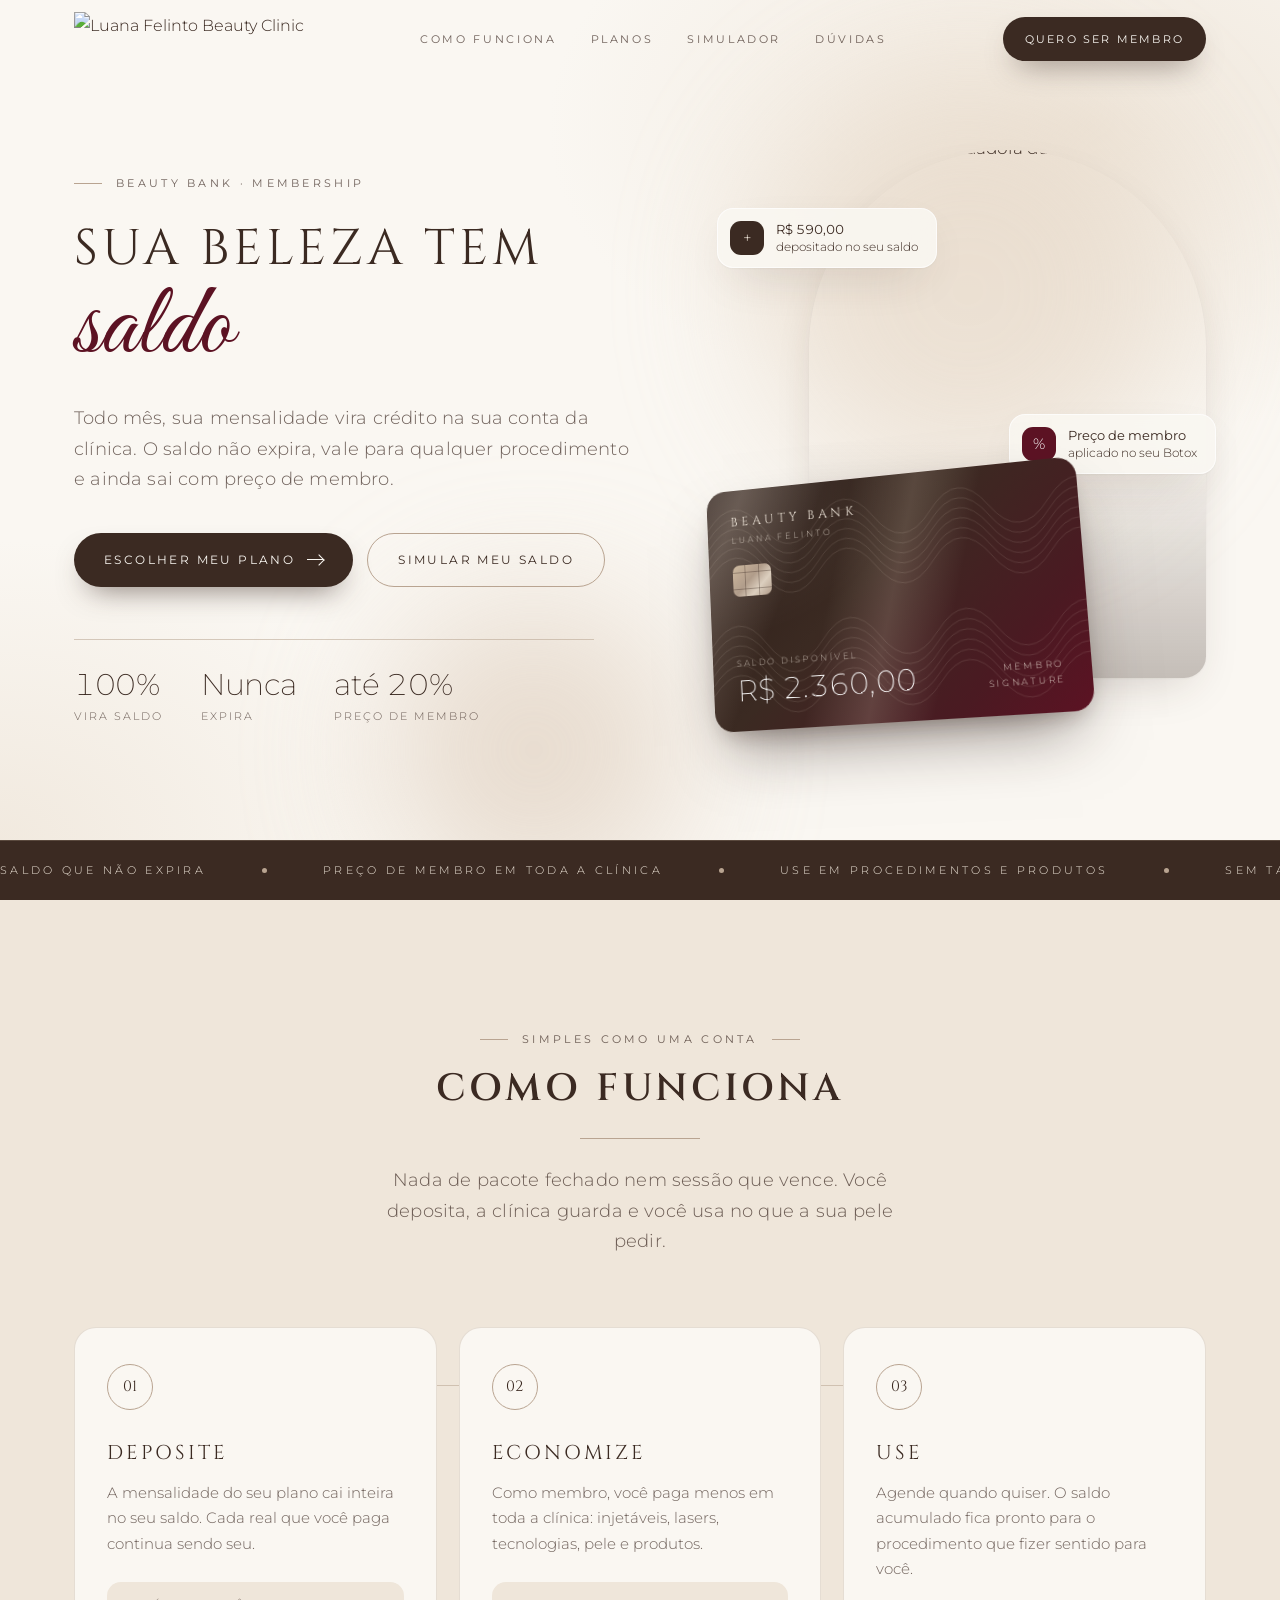
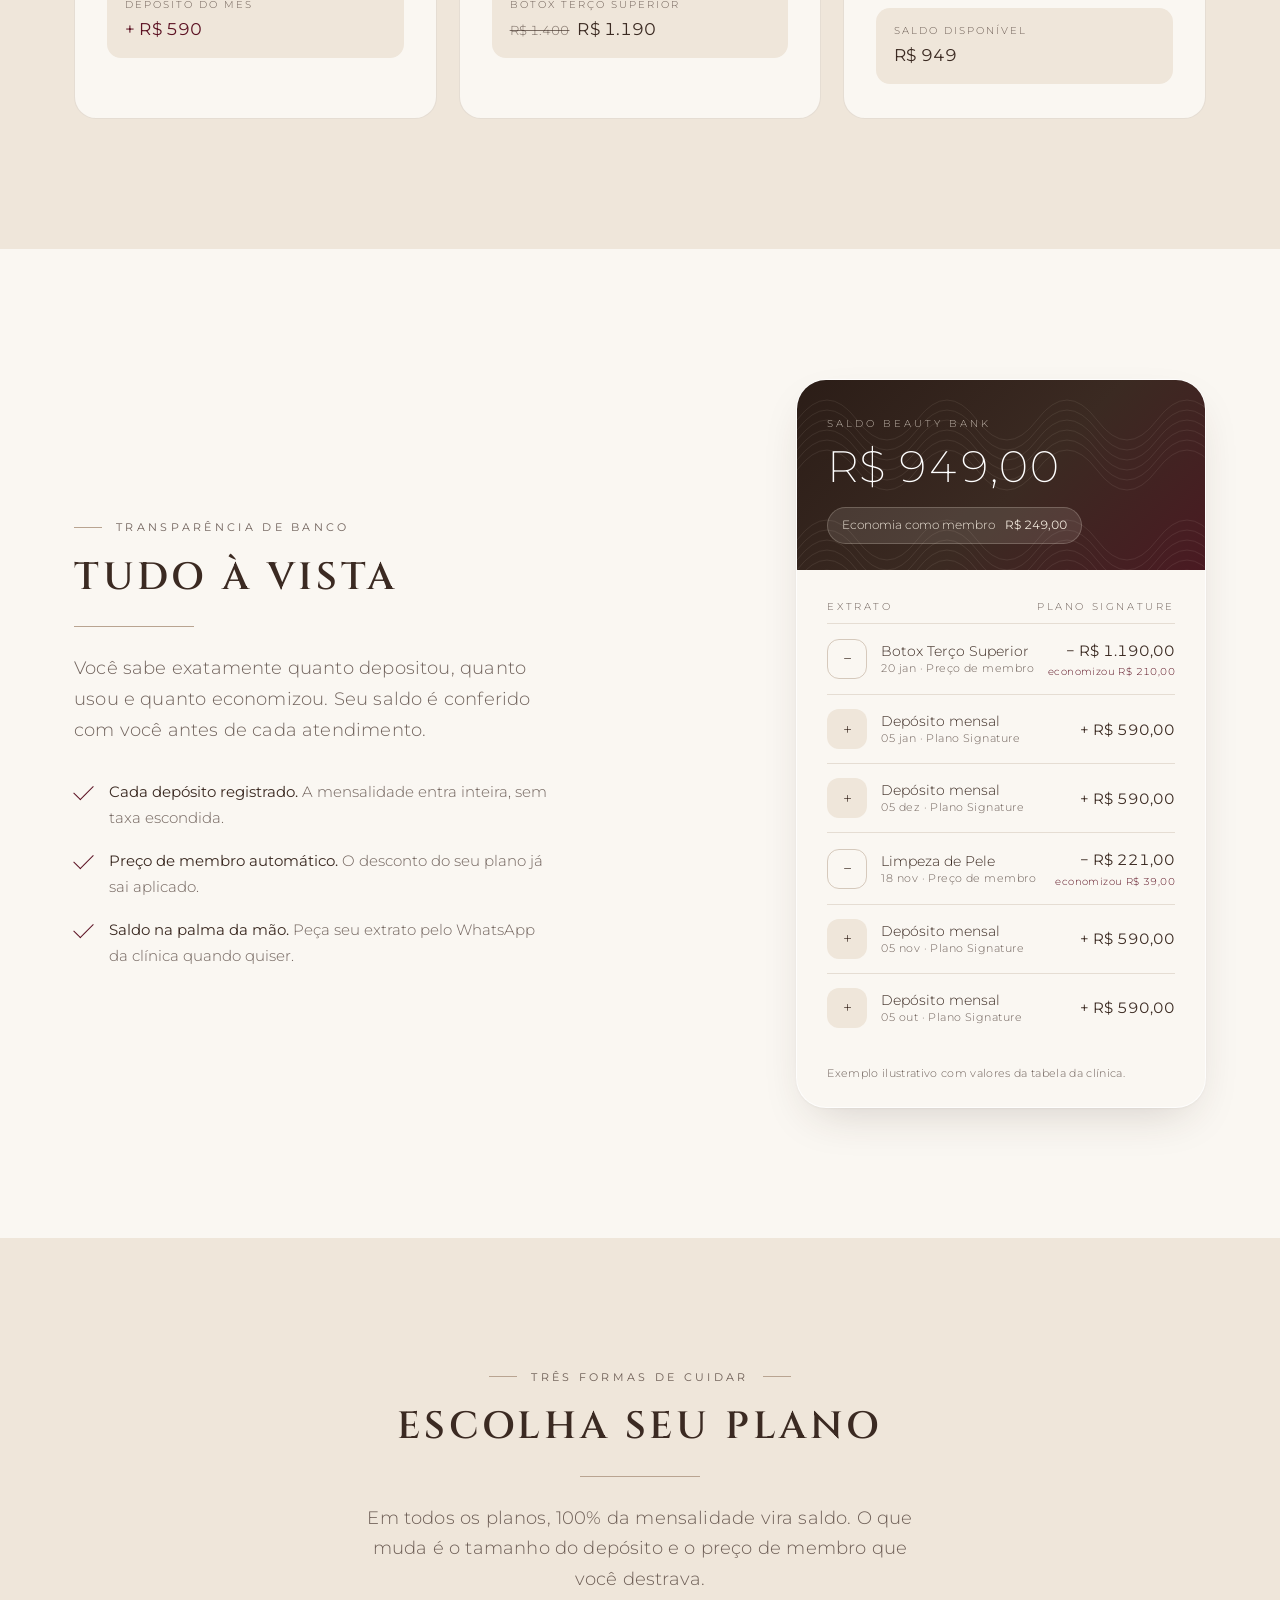
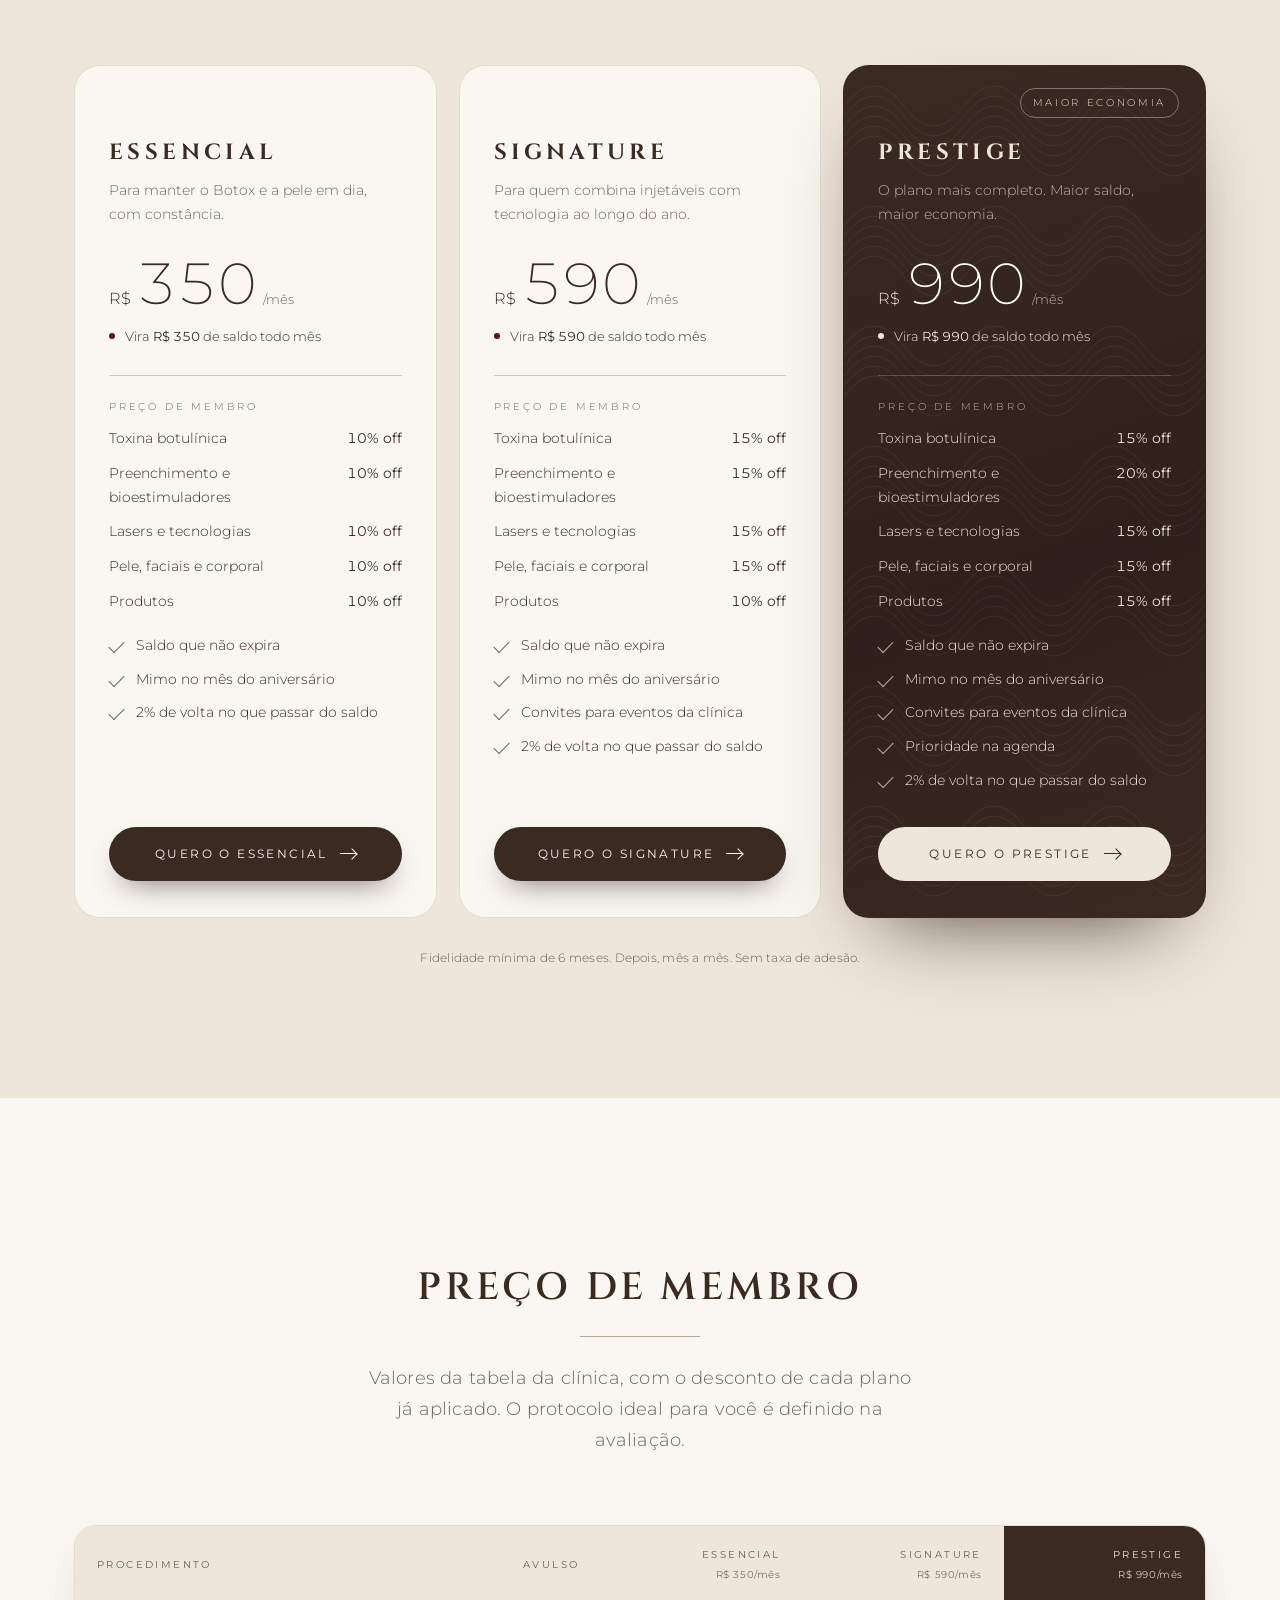
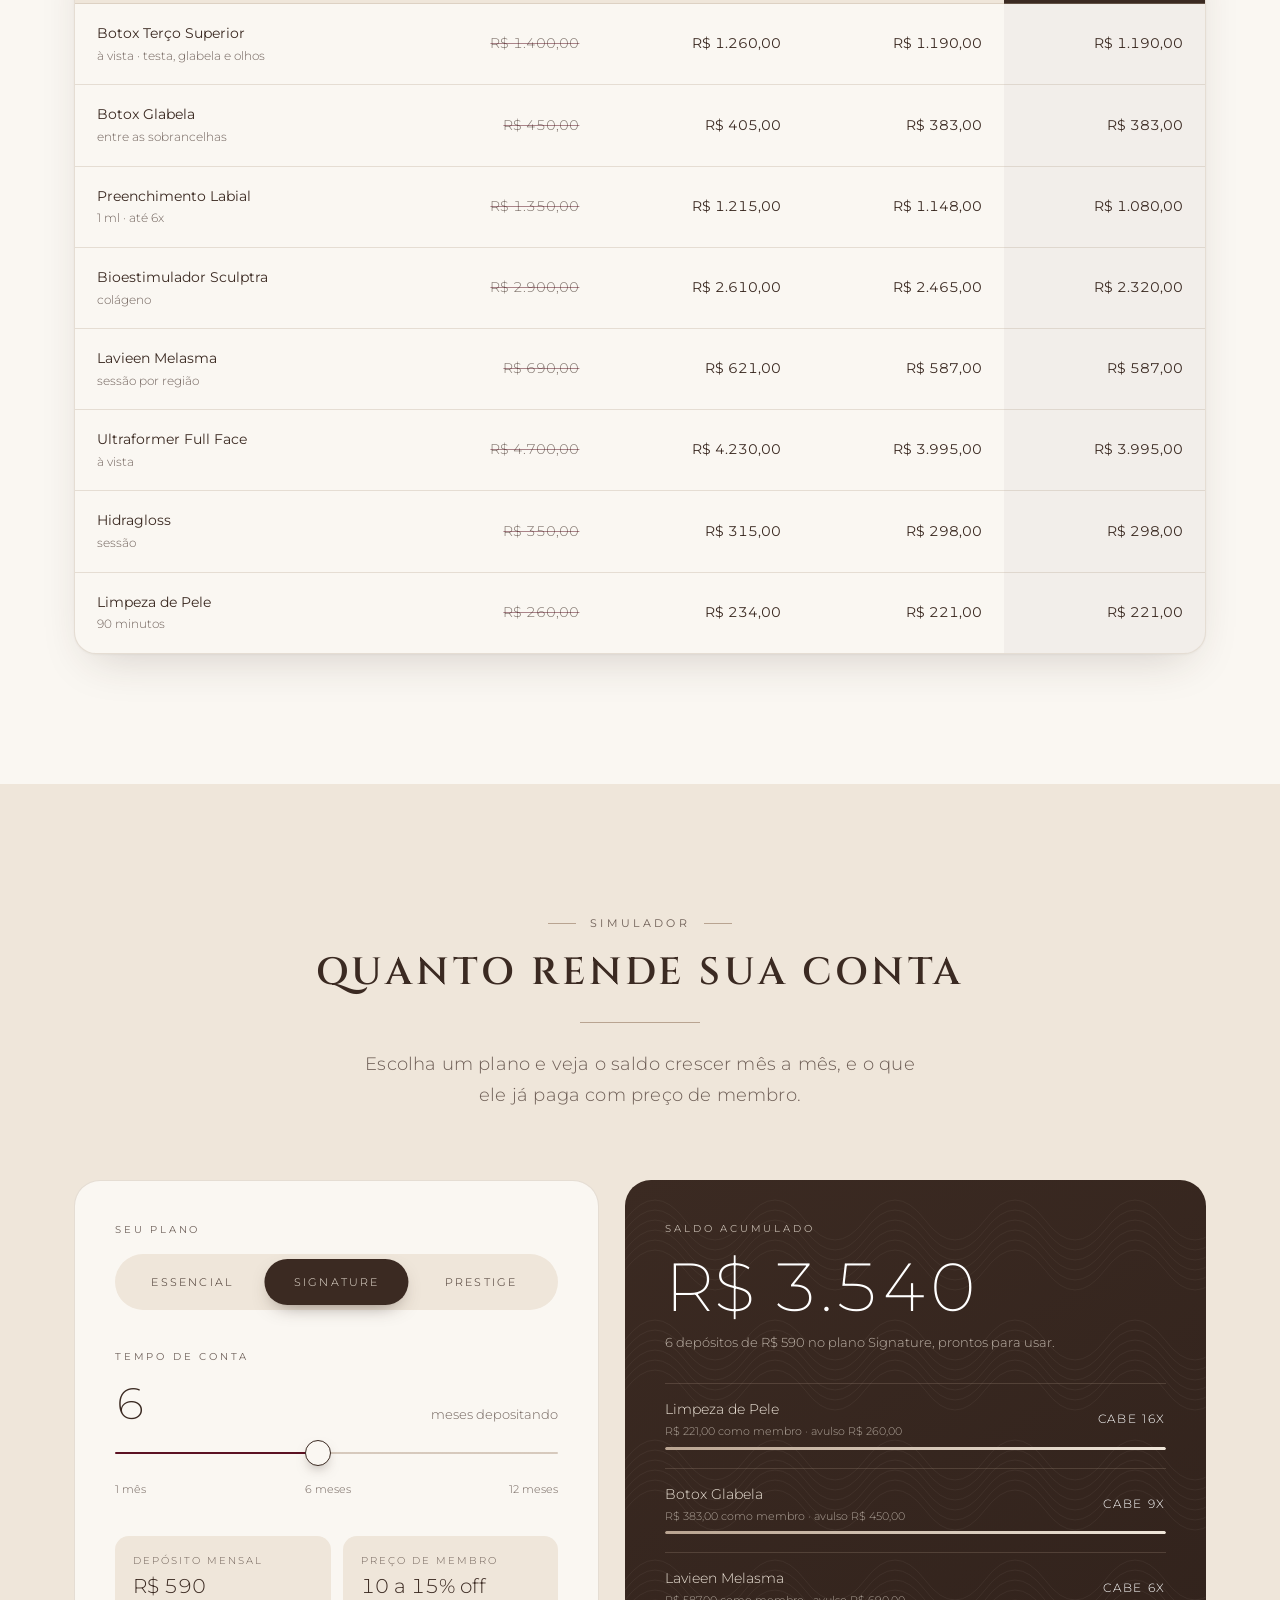
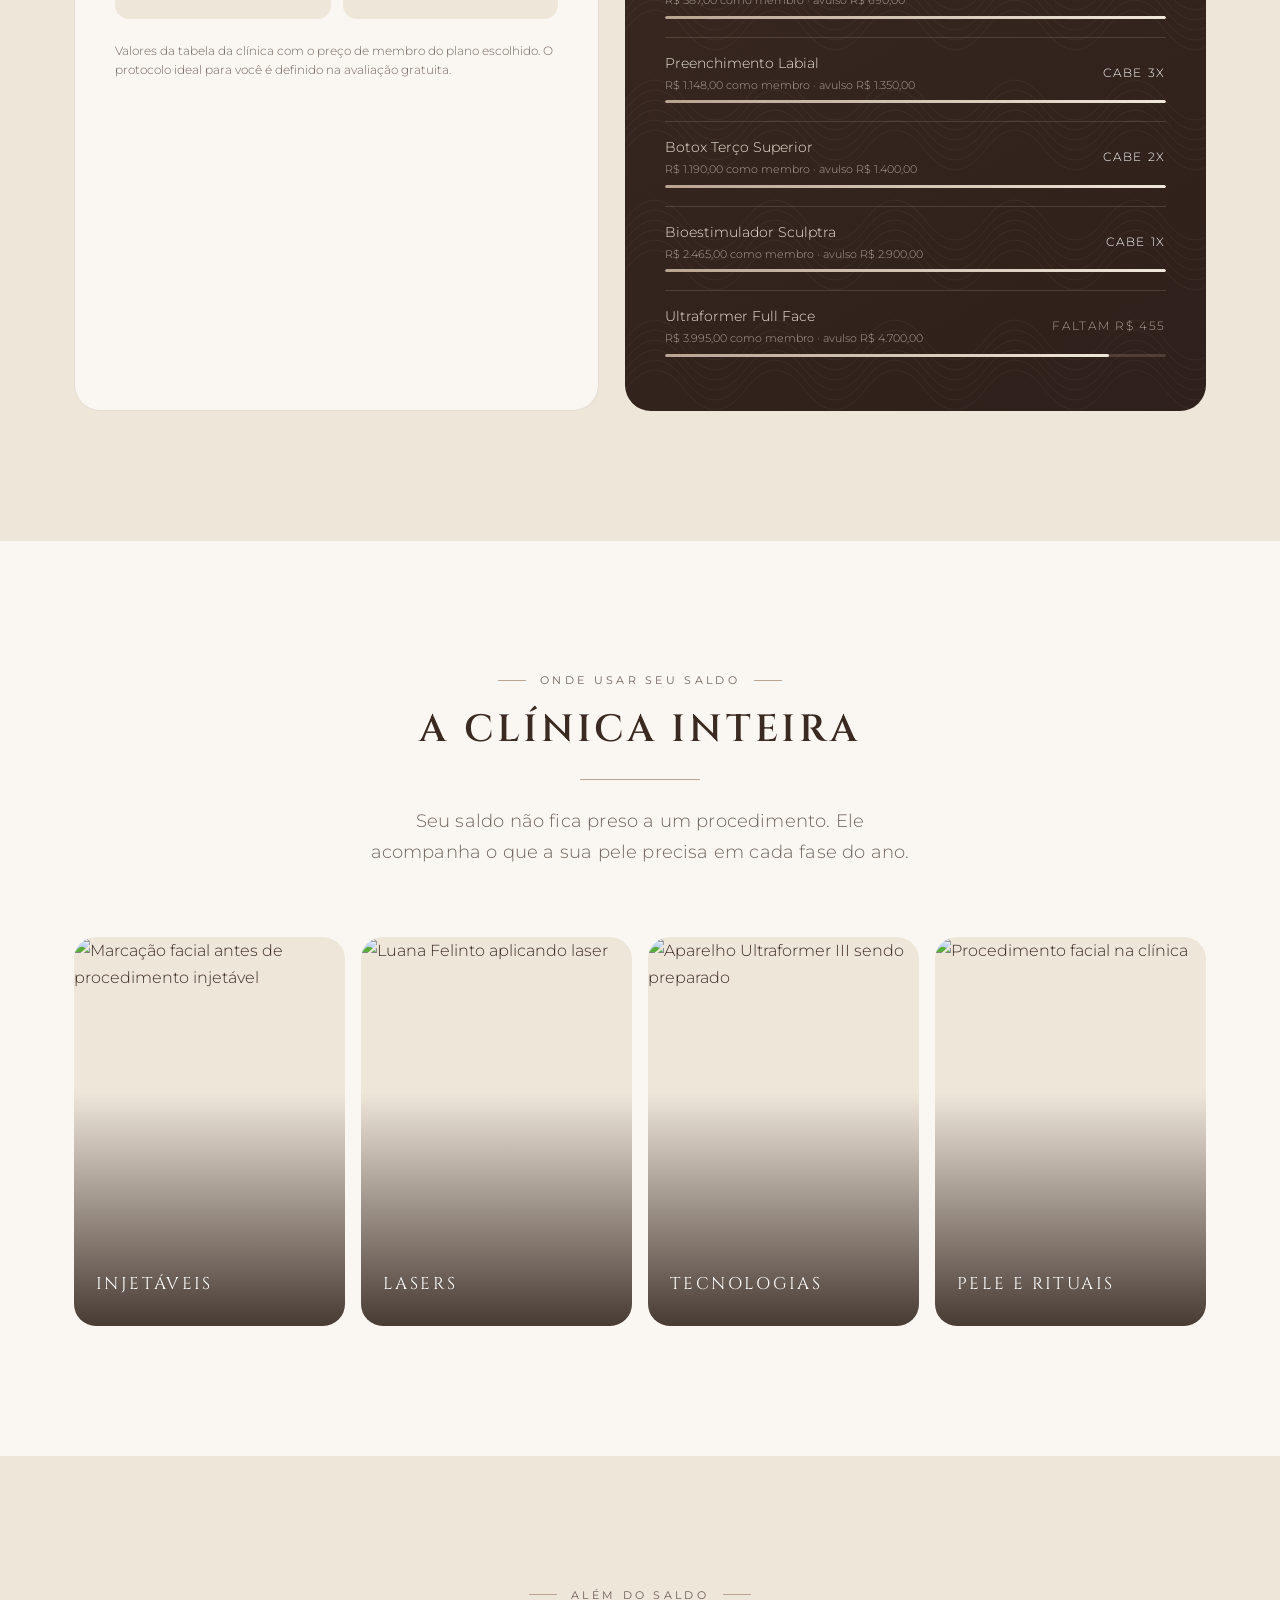
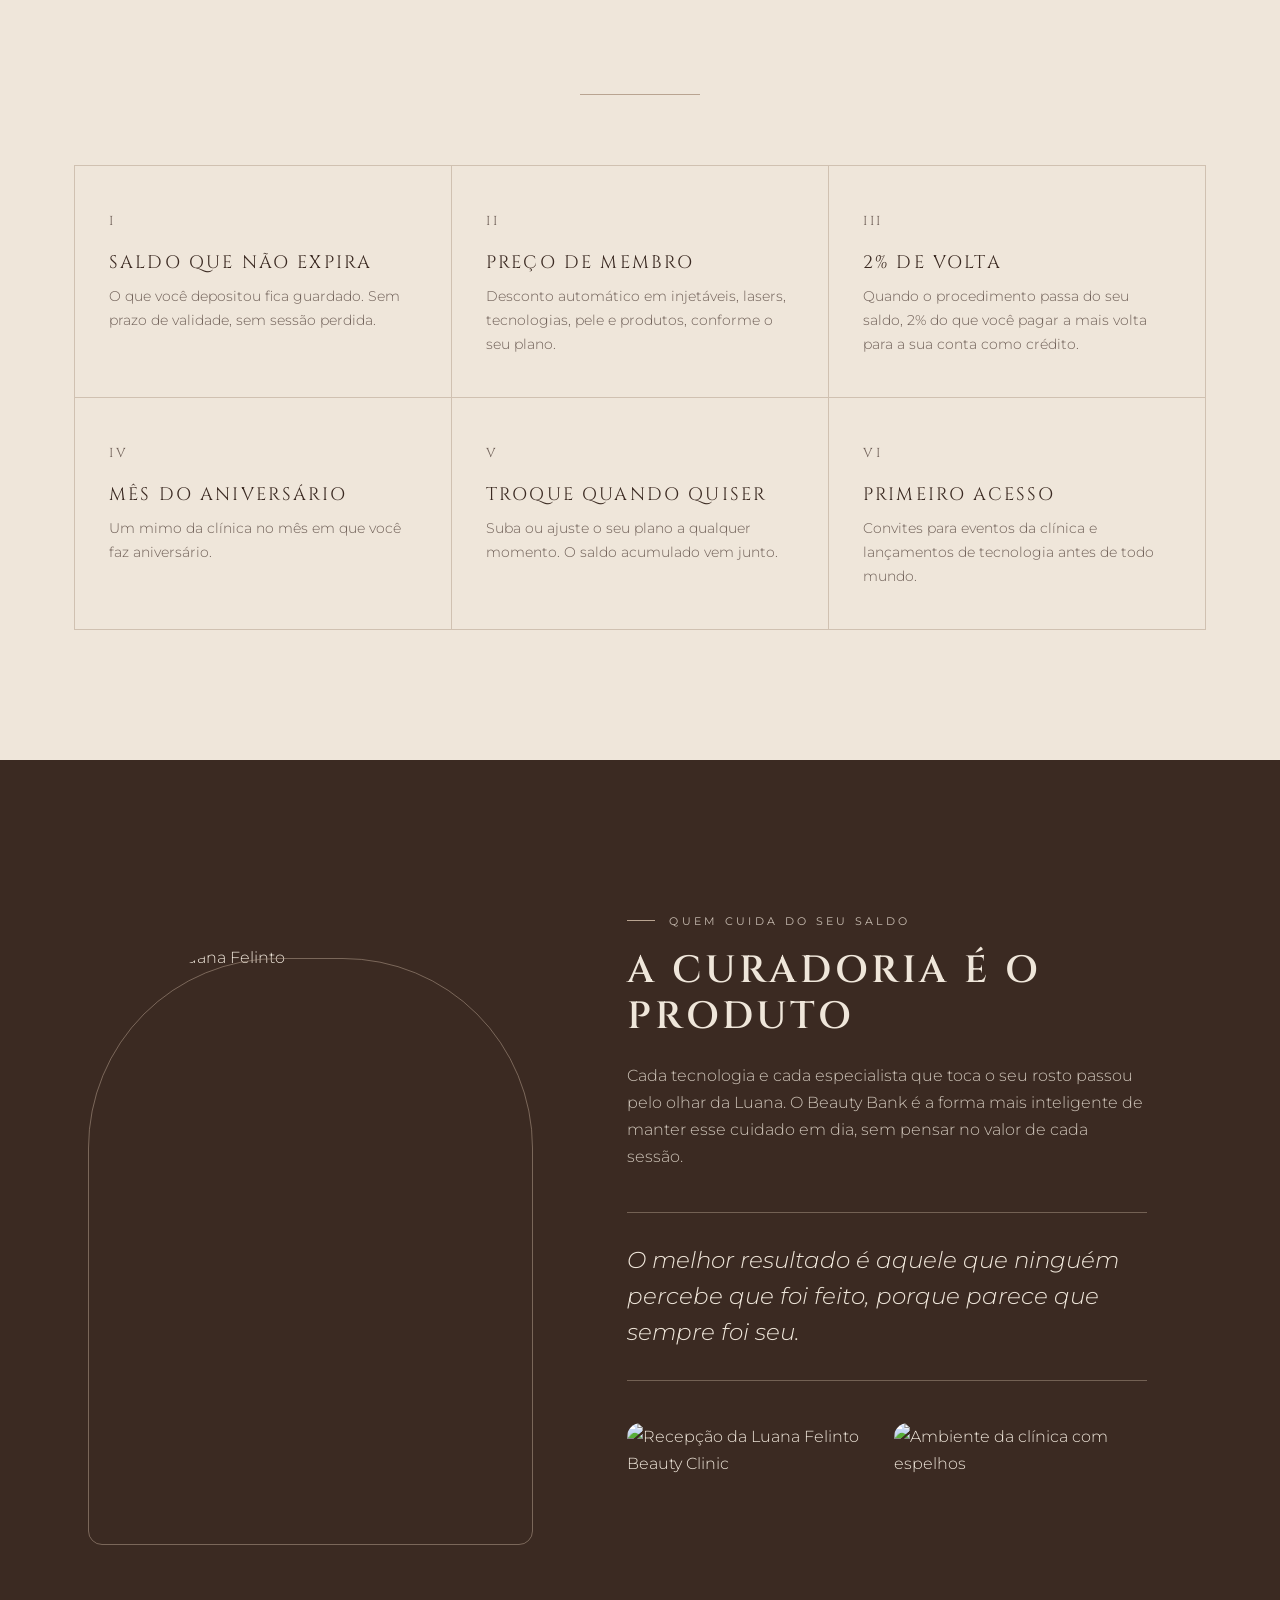
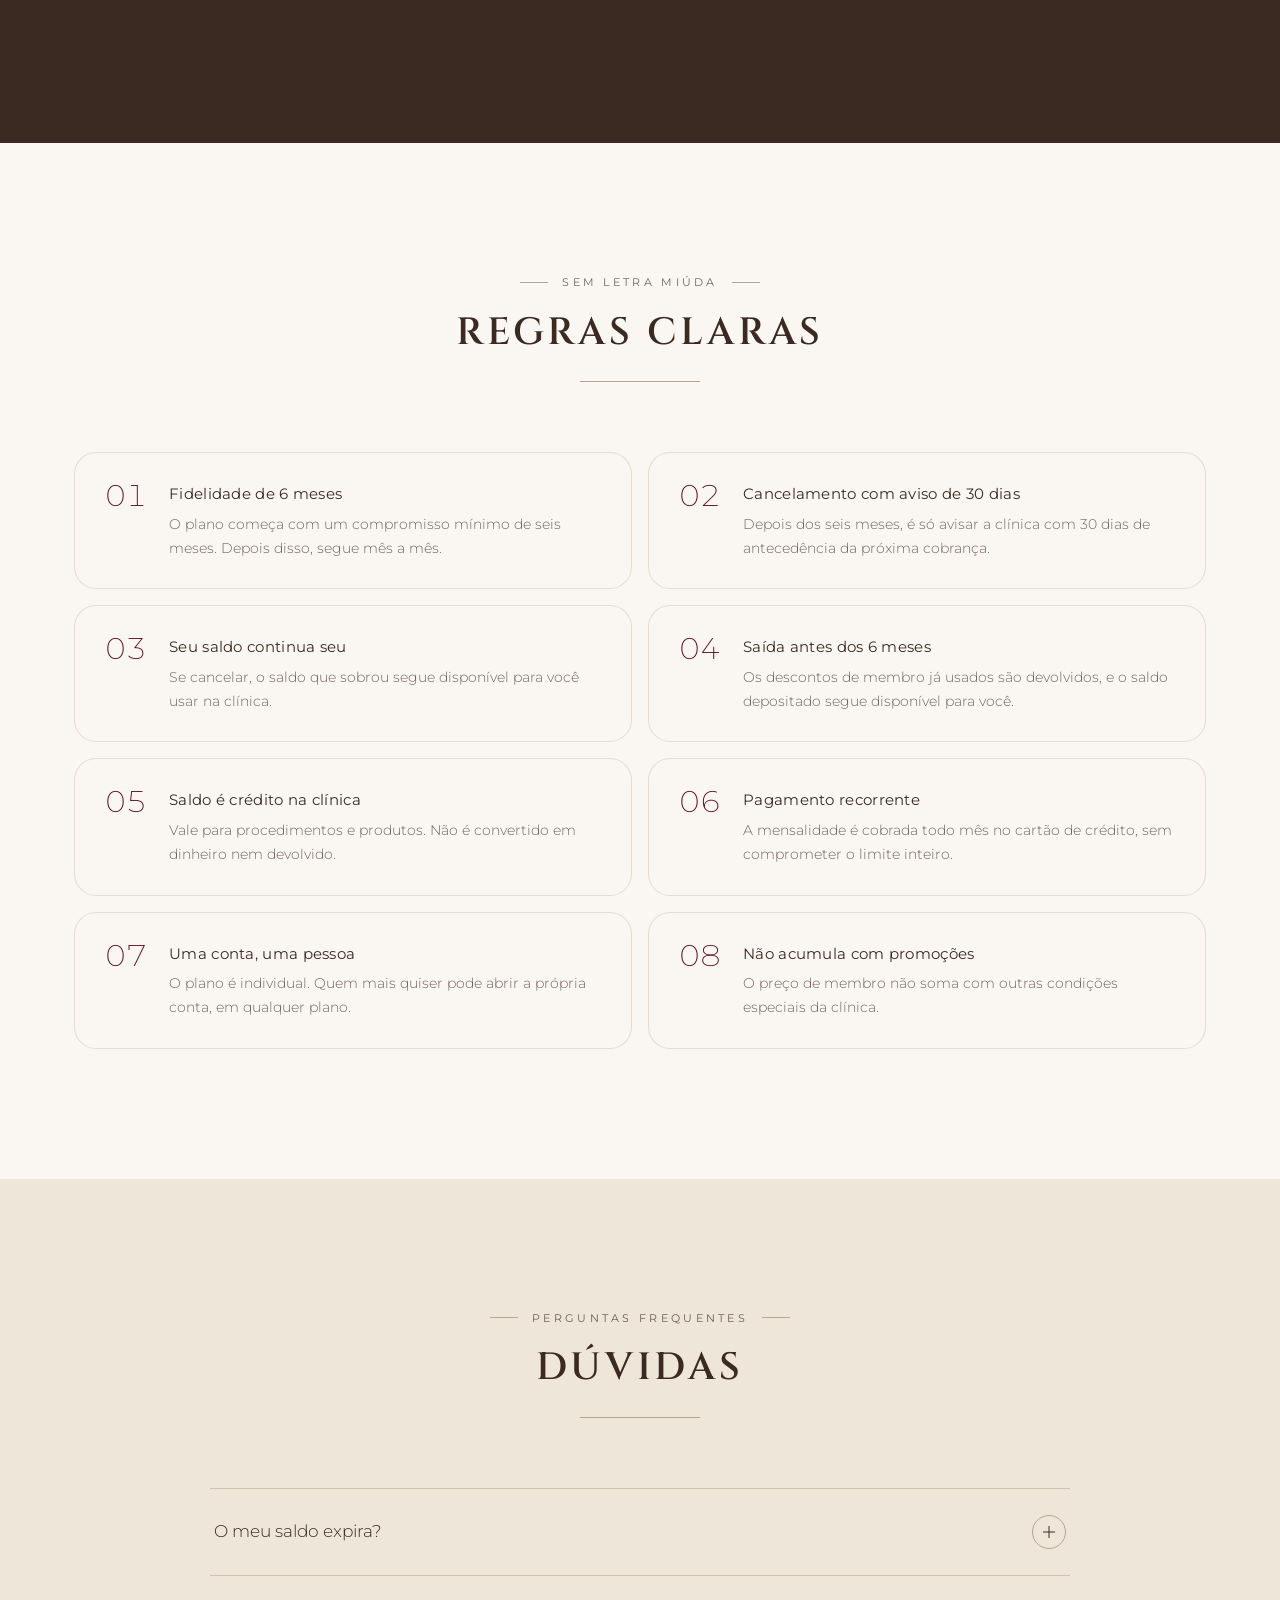
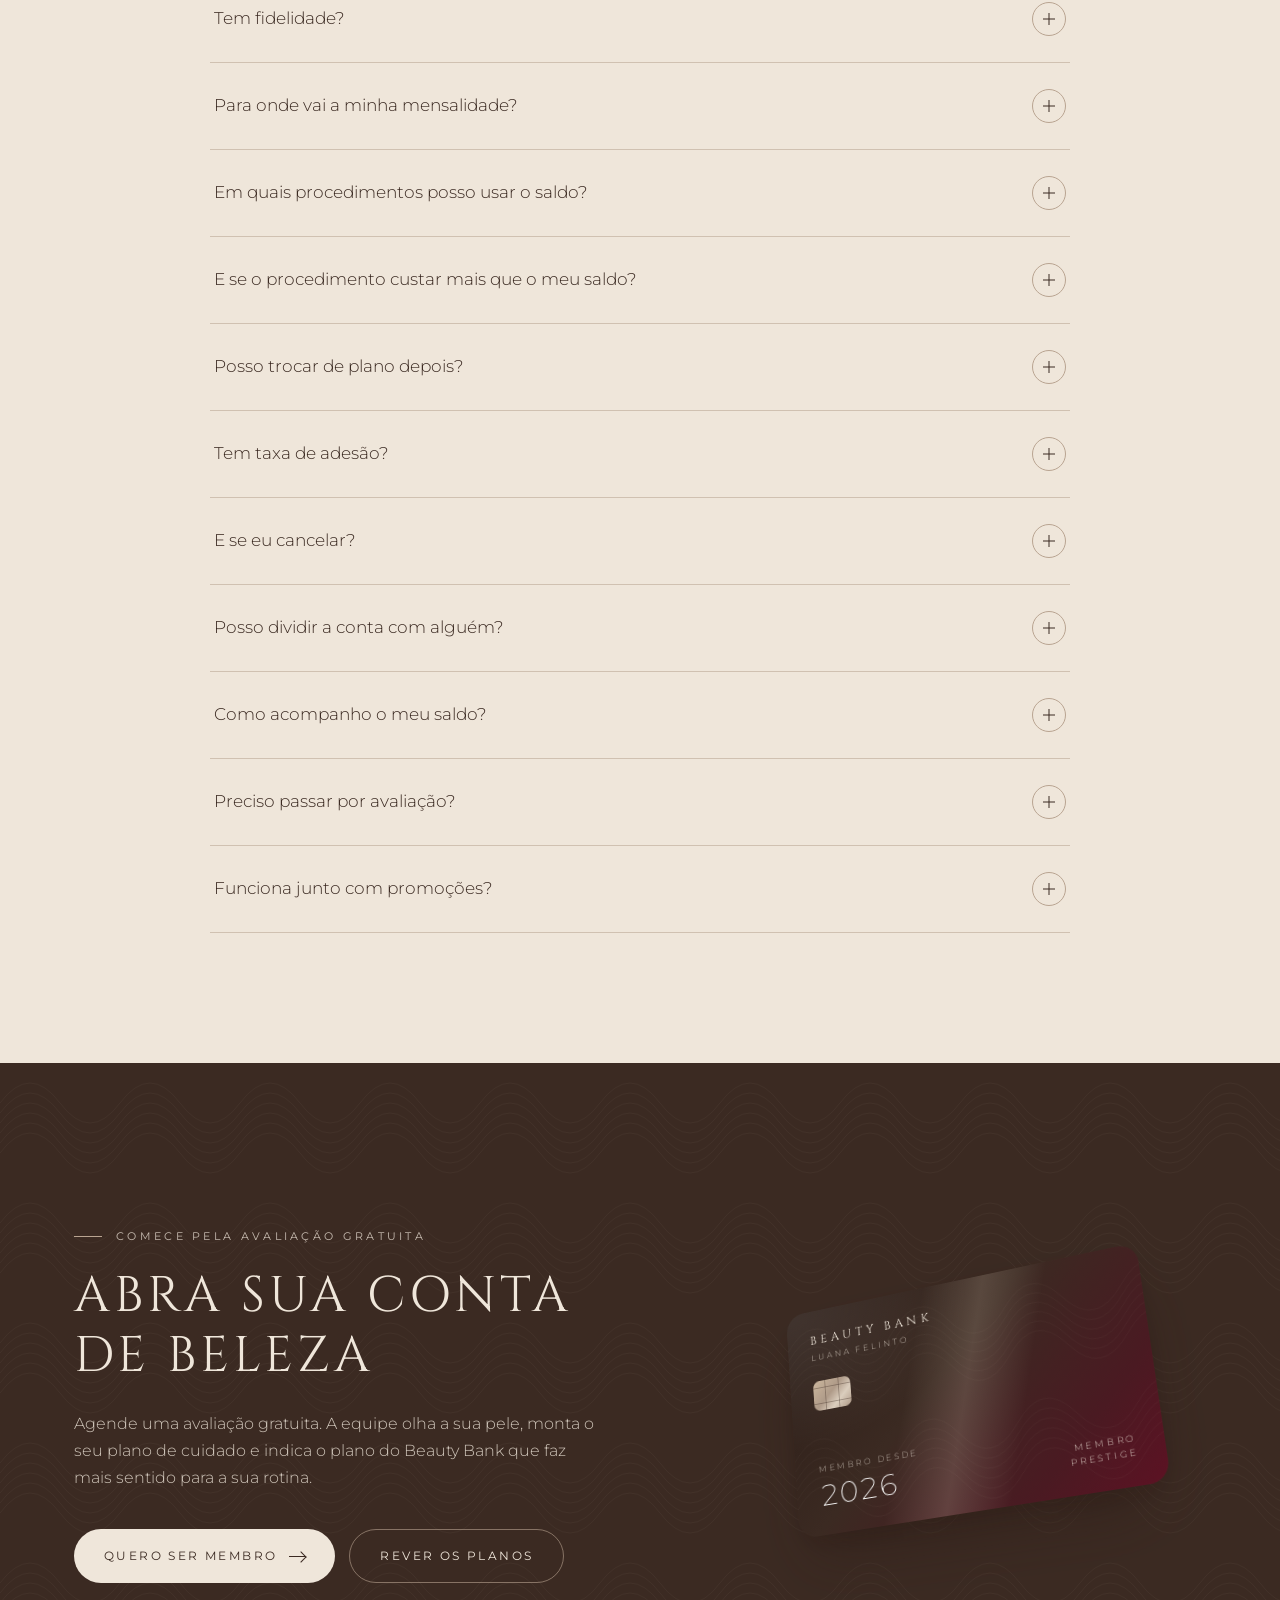
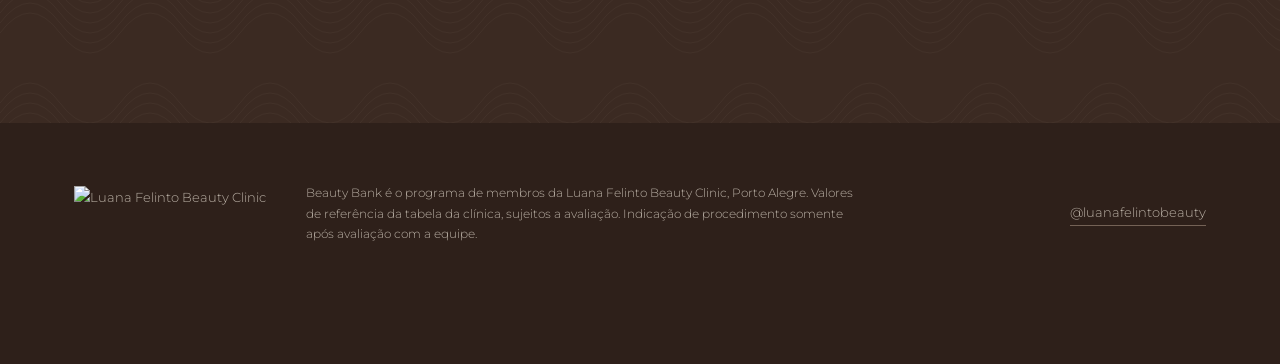
==== beauty-bank/index.html @ 98c6c03c "Página Beauty Bank: programa de membros com saldo, planos e simulador Co-Authored-By: Claude Opus 5." ====
<!doctype html>
<html lang="pt-BR">
<head>
<meta charset="utf-8">
<meta name="viewport" content="width=device-width, initial-scale=1, viewport-fit=cover">
<title>Beauty Bank · Luana Felinto Beauty Clinic</title>
<meta name="description" content="Beauty Bank Luana Felinto: sua mensalidade vira saldo para usar em qualquer procedimento da clínica, com preço de membro e saldo que não expira.">
<meta name="theme-color" content="#3B2A22">
<meta property="og:title" content="Beauty Bank · Luana Felinto Beauty Clinic">
<meta property="og:description" content="Sua mensalidade vira saldo. Seu saldo vira cuidado.">
<meta property="og:image" content="https://eduardoschuman-glitch.github.io/luanafelinto-midia/fotos/beauty-bank/clinica-recepcao.jpg">
<link rel="icon" href="https://eduardoschuman-glitch.github.io/luanafelinto-midia/assets/monograma-lf-dourado.png">
<link rel="preconnect" href="https://fonts.googleapis.com">
<link rel="preconnect" href="https://fonts.gstatic.com" crossorigin>
<link href="https://fonts.googleapis.com/css2?family=Cinzel:wght@400;600&family=Montserrat:ital,wght@0,200;0,300;0,400;1,300&family=Great+Vibes&display=swap" rel="stylesheet">
<style>
:root{
  --areia:#FAF7F2;
  --creme:#EFE6DA;
  --taupe:#B9A491;
  --cafe:#3B2A22;
  --vinho:#5C1223;
  --branco:#FFFFFF;
  --cafe-70:rgba(59,42,34,.72);
  --cafe-60:rgba(59,42,34,.64);
  --linha:rgba(185,164,145,.55);
  --linha-escura:rgba(185,164,145,.32);
  --raio:22px;
  --raio-p:14px;
  --sombra:0 1px 2px rgba(59,42,34,.04),0 18px 48px -18px rgba(59,42,34,.22);
  --sombra-cartao:0 30px 60px -20px rgba(42,26,20,.55),0 12px 24px -12px rgba(42,26,20,.35);
  --ease:cubic-bezier(.2,.7,.2,1);
  --largura:1180px;
}
*{box-sizing:border-box;margin:0;padding:0}
html{scroll-behavior:smooth;-webkit-text-size-adjust:100%}
body{background:var(--areia);color:var(--cafe);font-family:'Montserrat',system-ui,sans-serif;font-weight:300;font-size:16px;line-height:1.7;overflow-x:hidden;-webkit-font-smoothing:antialiased}
img{display:block;max-width:100%}
a{color:inherit;text-decoration:none}
button{font:inherit;color:inherit;background:none;border:0;cursor:pointer}
.num{font-variant-numeric:tabular-nums lining-nums}
.wrap{width:100%;max-width:var(--largura);margin:0 auto;padding:0 24px}
@media (max-width:640px){.wrap{padding:0 16px}}

/* tipografia */
.rotulo{font-size:11px;font-weight:400;letter-spacing:.3em;text-transform:uppercase;color:var(--cafe-70);display:flex;align-items:center;gap:14px}
.rotulo::before{content:"";width:28px;height:1px;background:var(--taupe)}
.titulo{font-family:'Cinzel',serif;font-weight:400;text-transform:uppercase;letter-spacing:.08em;line-height:1.2;font-size:clamp(28px,4.2vw,50px)}
.titulo-sec{font-family:'Cinzel',serif;font-weight:600;text-transform:uppercase;letter-spacing:.1em;line-height:1.2;font-size:clamp(24px,3.2vw,38px)}
.script{font-family:'Great Vibes',cursive;font-weight:400;color:var(--vinho);text-transform:none;letter-spacing:0}
.sub{font-size:clamp(16px,1.5vw,18px);color:var(--cafe-70);max-width:560px;letter-spacing:.01em}
.filete{width:120px;height:1px;background:var(--taupe);border:0;margin:26px 0}
.centro{text-align:center}
.centro .rotulo{justify-content:center}
.centro .rotulo::after{content:"";width:28px;height:1px;background:var(--taupe)}
.centro .sub{margin-left:auto;margin-right:auto}
.centro .filete{margin-left:auto;margin-right:auto}

/* botões */
.btn{display:inline-flex;align-items:center;justify-content:center;gap:12px;height:54px;padding:0 30px;border-radius:999px;font-size:12px;font-weight:400;letter-spacing:.2em;text-transform:uppercase;transition:transform .5s var(--ease),background .4s,box-shadow .5s var(--ease),color .4s;position:relative;overflow:hidden;white-space:nowrap}
.btn-cafe{background:var(--cafe);color:var(--areia);box-shadow:0 14px 30px -14px rgba(59,42,34,.7)}
.btn-cafe:hover{transform:translateY(-2px);box-shadow:0 20px 36px -14px rgba(59,42,34,.75)}
.btn-linha{border:1px solid var(--taupe);color:var(--cafe)}
.btn-linha:hover{background:var(--creme)}
.btn-creme{background:var(--creme);color:var(--cafe)}
.btn-creme:hover{transform:translateY(-2px);background:var(--branco)}
.btn .seta{width:16px;height:1px;background:currentColor;position:relative;transition:width .4s var(--ease)}
.btn .seta::after{content:"";position:absolute;right:0;top:-3px;width:7px;height:7px;border-top:1px solid currentColor;border-right:1px solid currentColor;transform:rotate(45deg)}
.btn:hover .seta{width:24px}
.btn::after{content:"";position:absolute;inset:0;background:linear-gradient(110deg,transparent 30%,rgba(255,255,255,.18) 50%,transparent 70%);transform:translateX(-120%);transition:transform .9s var(--ease)}
.btn:hover::after{transform:translateX(120%)}

/* navegação */
.nav{position:fixed;inset:0 0 auto 0;z-index:50;transition:background .5s,box-shadow .5s,backdrop-filter .5s}
.nav.solida{background:rgba(250,247,242,.82);backdrop-filter:blur(18px) saturate(1.2);-webkit-backdrop-filter:blur(18px) saturate(1.2);box-shadow:0 1px 0 var(--linha-escura)}
.nav .wrap{display:flex;align-items:center;justify-content:space-between;height:78px}
.nav-logo img{height:54px;width:auto}
.nav-links{display:flex;gap:34px;font-size:11px;letter-spacing:.24em;text-transform:uppercase;font-weight:400}
.nav-links a{position:relative;padding:6px 0;color:var(--cafe-70);transition:color .3s}
.nav-links a::after{content:"";position:absolute;left:0;bottom:0;height:1px;width:0;background:var(--cafe);transition:width .4s var(--ease)}
.nav-links a:hover{color:var(--cafe)}
.nav-links a:hover::after{width:100%}
.nav .btn{height:44px;padding:0 22px;font-size:11px}
.progresso{position:absolute;left:0;bottom:-1px;height:1px;background:var(--vinho);width:0;transition:width .1s linear}
@media (max-width:900px){.nav-links{display:none}.nav-logo img{height:38px}.nav .btn{display:none}}

/* hero */
.hero{position:relative;padding:150px 0 90px;overflow:hidden}
.hero::before{content:"";position:absolute;inset:0;background:
  radial-gradient(900px 520px at 85% 15%,rgba(239,230,218,.95),transparent 60%),
  radial-gradient(700px 500px at 0% 100%,rgba(239,230,218,.8),transparent 60%);pointer-events:none}
.orbe{position:absolute;border-radius:50%;filter:blur(70px);opacity:.55;pointer-events:none;animation:flutua 18s ease-in-out infinite}
.orbe.a{width:420px;height:420px;background:#E3D3C1;top:80px;right:8%}
.orbe.b{width:300px;height:300px;background:#D9C6B3;bottom:-60px;left:30%;animation-delay:-6s}
@keyframes flutua{0%,100%{transform:translate(0,0)}50%{transform:translate(-30px,24px)}}
.hero-grid{position:relative;display:grid;grid-template-columns:1.05fr .95fr;gap:60px;align-items:center}
.hero h1{margin:26px 0 0}
.hero h1 .script{display:block;font-size:clamp(64px,8vw,112px);line-height:.9;margin-top:4px}
.hero .sub{margin-top:28px}
.hero-acoes{display:flex;flex-wrap:wrap;gap:14px;margin-top:38px}
.hero-dados{display:flex;gap:38px;margin-top:52px;padding-top:28px;border-top:1px solid var(--linha);max-width:520px}
.hero-dados div{display:flex;flex-direction:column}
.hero-dados strong{font-weight:200;font-size:30px;line-height:1.1;letter-spacing:-.01em}
.hero-dados span{font-size:11px;letter-spacing:.18em;text-transform:uppercase;color:var(--cafe-70);margin-top:6px}

.palco{position:relative;height:600px;perspective:1400px}
.palco-foto{position:absolute;right:0;top:0;width:78%;height:88%;border-radius:200px 200px var(--raio) var(--raio);overflow:hidden;box-shadow:var(--sombra)}
.palco-foto img{width:100%;height:100%;object-fit:cover;object-position:50% 22%;transform:scale(1.06);transition:transform 1.6s var(--ease)}
.palco:hover .palco-foto img{transform:scale(1.02)}
.palco-foto::after{content:"";position:absolute;inset:0;background:linear-gradient(180deg,transparent 55%,rgba(59,42,34,.28))}

/* cartão */
.cartao{position:absolute;left:0;bottom:30px;width:min(390px,82%);aspect-ratio:1.586;border-radius:20px;padding:24px 26px;color:var(--creme);
  background:
    radial-gradient(120% 140% at 0% 0%,rgba(255,255,255,.10),transparent 45%),
    linear-gradient(135deg,#2B1D17 0%,#3B2A22 42%,#4A1A22 78%,#5C1223 100%);
  box-shadow:var(--sombra-cartao);transform-style:preserve-3d;transform:rotateX(var(--rx,8deg)) rotateY(var(--ry,-14deg)) rotateZ(-4deg);transition:transform .6s var(--ease);overflow:hidden;will-change:transform}
.cartao.ativo{transition:transform .12s linear}
.cartao .guilhoche{position:absolute;inset:0;opacity:.22;pointer-events:none}
.cartao .brilho{position:absolute;inset:-40%;background:linear-gradient(115deg,transparent 40%,rgba(255,240,225,.22) 50%,transparent 60%);transform:translateX(var(--bx,-30%));pointer-events:none;transition:transform .2s}
.cartao .varredura{position:absolute;inset:0;background:linear-gradient(105deg,transparent 35%,rgba(255,236,214,.16) 50%,transparent 65%);animation:varre 6s var(--ease) infinite;pointer-events:none}
@keyframes varre{0%,55%{transform:translateX(-120%)}85%,100%{transform:translateX(120%)}}
.cartao-topo{display:flex;justify-content:space-between;align-items:flex-start;position:relative}
.cartao-marca{font-family:'Cinzel',serif;font-size:13px;letter-spacing:.32em;line-height:1.5}
.cartao-marca small{display:block;font-family:'Montserrat',sans-serif;font-size:8.5px;letter-spacing:.34em;opacity:.75;margin-top:2px}
.cartao-mono{width:38px;height:auto;-webkit-mask-image:radial-gradient(circle at 50% 50%,#000 55%,transparent 75%);mask-image:radial-gradient(circle at 50% 50%,#000 55%,transparent 75%)}
.chip{position:relative;width:42px;height:32px;border-radius:7px;margin-top:20px;background:linear-gradient(135deg,#D8C3A8,#B9A491 45%,#E9DCCB 70%,#B9A491);opacity:.92}
.chip::before,.chip::after{content:"";position:absolute;inset:7px 0;border-top:1px solid rgba(59,42,34,.35);border-bottom:1px solid rgba(59,42,34,.35)}
.chip::after{inset:0 13px;border:0;border-left:1px solid rgba(59,42,34,.35);border-right:1px solid rgba(59,42,34,.35)}
.cartao-saldo{position:absolute;left:26px;bottom:22px}
.cartao-saldo span{font-size:8.5px;letter-spacing:.3em;text-transform:uppercase;opacity:.7}
.cartao-saldo strong{display:block;font-weight:200;font-size:30px;letter-spacing:.01em;line-height:1.15;color:var(--branco)}
.cartao-plano{position:absolute;right:26px;bottom:24px;text-align:right;font-size:9px;letter-spacing:.3em;text-transform:uppercase;line-height:1.6;opacity:.85}

.aviso{position:absolute;display:flex;align-items:center;gap:12px;padding:12px 18px 12px 12px;background:rgba(250,247,242,.88);backdrop-filter:blur(14px);-webkit-backdrop-filter:blur(14px);border:1px solid rgba(255,255,255,.7);border-radius:16px;box-shadow:var(--sombra);font-size:12px;line-height:1.35;animation:boia 7s ease-in-out infinite}
.aviso b{display:block;font-weight:400;font-size:13px}
.aviso .ponto{width:34px;height:34px;border-radius:11px;display:grid;place-items:center;background:var(--cafe);color:var(--creme);font-size:15px;font-weight:300;flex:none}
.aviso.v .ponto{background:var(--vinho);color:var(--branco)}
.aviso.um{top:58px;left:4%}
.aviso.dois{top:44%;right:-2%;animation-delay:-3.5s}
@keyframes boia{0%,100%{transform:translateY(0)}50%{transform:translateY(-10px)}}
@media (max-width:980px){
  .hero{padding:120px 0 70px}
  .hero-grid{grid-template-columns:1fr;gap:40px}
  .palco{height:520px}
}
@media (max-width:640px){
  .palco{height:440px}
  .palco-foto{width:86%;height:86%}
  .cartao{width:86%;padding:18px 20px}
  .cartao-saldo{left:20px;bottom:16px}
  .cartao-saldo strong{font-size:24px}
  .cartao-plano{right:20px;bottom:18px}
  .aviso{font-size:11px;padding:10px 14px 10px 10px}
  .aviso.um{top:22px;left:0}
  .aviso.dois{right:0;top:40%}
  .hero-dados{gap:22px}
  .hero-dados strong{font-size:24px}
}

/* faixa corrida */
.faixa{background:var(--cafe);color:var(--creme);overflow:hidden;padding:20px 0;border-top:1px solid rgba(185,164,145,.25)}
.faixa-trilho{display:flex;gap:56px;width:max-content;animation:corre 38s linear infinite}
.faixa span{font-size:11px;letter-spacing:.3em;text-transform:uppercase;white-space:nowrap;display:flex;align-items:center;gap:56px}
.faixa span::after{content:"";width:5px;height:5px;border-radius:50%;background:var(--taupe)}
@keyframes corre{to{transform:translateX(-50%)}}

/* seções */
section{position:relative}
.secao{padding:130px 0}
.secao-creme{background:var(--creme)}
.secao-cafe{background:var(--cafe);color:var(--creme)}
.secao-cafe .rotulo{color:rgba(239,230,218,.78)}
.secao-cafe .sub{color:rgba(239,230,218,.8)}
.cab{margin-bottom:70px}
.cab .titulo-sec{margin-top:18px}
@media (max-width:640px){.secao{padding:90px 0}.cab{margin-bottom:48px}}

/* revelar */
.rev{opacity:0;transform:translateY(34px);transition:opacity 1.1s var(--ease),transform 1.1s var(--ease)}
.rev.ok{opacity:1;transform:none}
.rev.d1{transition-delay:.12s}.rev.d2{transition-delay:.24s}.rev.d3{transition-delay:.36s}

/* como funciona */
.passos{display:grid;grid-template-columns:repeat(3,1fr);gap:22px;position:relative}
.passos::before{content:"";position:absolute;top:58px;left:12%;right:12%;height:1px;background:var(--linha);transform-origin:left;transform:scaleX(var(--linha-p,0));transition:transform 1.8s var(--ease)}
.passo{background:var(--areia);border:1px solid var(--linha-escura);border-radius:var(--raio);padding:36px 32px 34px;position:relative;transition:transform .6s var(--ease),box-shadow .6s var(--ease)}
.passo:hover{transform:translateY(-6px);box-shadow:var(--sombra)}
.passo-num{width:46px;height:46px;border-radius:50%;display:grid;place-items:center;border:1px solid var(--taupe);background:var(--areia);font-family:'Cinzel',serif;font-size:15px;position:relative;z-index:1}
.passo h3{font-family:'Cinzel',serif;font-weight:400;font-size:20px;letter-spacing:.14em;text-transform:uppercase;margin:26px 0 10px}
.passo p{color:var(--cafe-70);font-size:15px}
.mini{margin-top:26px;border-radius:var(--raio-p);background:var(--creme);padding:14px 18px;display:flex;flex-direction:column;gap:2px;font-size:10px;letter-spacing:.2em;text-transform:uppercase;color:var(--cafe-70)}
.mini > span:last-child,.mini > b{text-transform:none;letter-spacing:.01em;color:var(--cafe)}
.mini b{font-weight:400;font-size:17px}
.mini .riscado{text-decoration:line-through;color:var(--cafe-60);font-size:13px;margin-right:8px}
.mini .pos{color:var(--vinho)}
@media (max-width:900px){.passos{grid-template-columns:1fr}.passos::before{display:none}}

/* extrato */
.extrato-grid{display:grid;grid-template-columns:.9fr 1.1fr;gap:80px;align-items:center}
.lista-check{list-style:none;margin-top:34px;display:grid;gap:18px}
.lista-check li{display:flex;gap:16px;align-items:flex-start;font-size:15px;color:var(--cafe-70)}
.lista-check li::before{content:"";flex:none;width:18px;height:9px;margin-top:6px;border-left:1px solid var(--vinho);border-bottom:1px solid var(--vinho);transform:rotate(-45deg)}
.lista-check b{color:var(--cafe);font-weight:400}
.app{background:var(--areia);border-radius:30px;box-shadow:var(--sombra);border:1px solid rgba(255,255,255,.8);overflow:hidden;max-width:520px;margin-left:auto}
.app-topo{background:linear-gradient(135deg,#2B1D17,#3B2A22 55%,#4A1A22);color:var(--creme);padding:28px 30px 26px;position:relative;overflow:hidden}
.app-topo .guilhoche{position:absolute;inset:0;opacity:.16}
.app-topo small{font-size:10px;letter-spacing:.3em;text-transform:uppercase;opacity:.75;position:relative}
.app-topo strong{display:block;font-weight:200;font-size:44px;line-height:1.15;color:var(--branco);margin-top:6px;position:relative}
.app-topo .eco{position:relative;margin-top:16px;display:inline-flex;gap:10px;align-items:center;font-size:12px;background:rgba(239,230,218,.12);border:1px solid rgba(239,230,218,.22);padding:7px 14px;border-radius:999px}
.app-corpo{padding:10px 30px 18px}
.app-rotulo{display:flex;justify-content:space-between;font-size:10px;letter-spacing:.26em;text-transform:uppercase;color:var(--cafe-70);padding:18px 0 8px}
.mov{display:grid;grid-template-columns:40px 1fr auto;gap:14px;align-items:center;padding:14px 0;border-top:1px solid var(--linha-escura);opacity:0;transform:translateX(18px);transition:opacity .7s var(--ease),transform .7s var(--ease)}
.mov.ok{opacity:1;transform:none}
.mov-ic{width:40px;height:40px;border-radius:12px;display:grid;place-items:center;background:var(--creme);font-size:16px;font-weight:300}
.mov-ic.sai{background:transparent;border:1px solid var(--linha)}
.mov-t{font-size:14px;line-height:1.35}
.mov-t small{display:block;font-size:11px;color:var(--cafe-70);letter-spacing:.04em}
.mov-v{font-size:15px;font-weight:400;text-align:right;white-space:nowrap}
.mov-v.ent{color:var(--cafe)}
.mov-v small{display:block;font-size:10px;font-weight:300;color:var(--vinho);letter-spacing:.04em}
.app-pe{font-size:11px;color:var(--cafe-70);padding:4px 30px 24px;letter-spacing:.03em}
@media (max-width:980px){.extrato-grid{grid-template-columns:1fr;gap:50px}.app{margin:0 auto}}
@media (max-width:640px){.app-topo,.app-corpo{padding-left:20px;padding-right:20px}.app-pe{padding:4px 20px 22px}.app-topo strong{font-size:36px}}

/* planos */
.planos{display:grid;grid-template-columns:repeat(3,1fr);gap:22px;align-items:stretch}
.plano{position:relative;border-radius:26px;padding:68px 34px 36px;background:var(--areia);border:1px solid var(--linha-escura);display:flex;flex-direction:column;transition:transform .6s var(--ease),box-shadow .6s var(--ease);overflow:hidden;isolation:isolate}
.plano::before{content:"";position:absolute;inset:0;z-index:-1;background:radial-gradient(420px circle at var(--mx,50%) var(--my,0%),rgba(185,164,145,.22),transparent 60%);opacity:0;transition:opacity .5s}
.plano:hover{transform:translateY(-8px);box-shadow:var(--sombra)}
.plano:hover::before{opacity:1}
.plano-nome{font-family:'Cinzel',serif;font-size:22px;letter-spacing:.2em;text-transform:uppercase}
.plano-desc{font-size:14px;color:var(--cafe-70);margin-top:8px;min-height:48px}
.plano-preco{margin-top:28px;display:flex;align-items:baseline;gap:6px}
.plano-preco .rs{font-size:16px;font-weight:300}
.plano-preco strong{font-size:58px;font-weight:200;line-height:1;letter-spacing:-.02em}
.plano-preco em{font-style:normal;font-size:13px;color:var(--cafe-70)}
.plano-vira{margin-top:12px;font-size:13px;display:flex;align-items:center;gap:10px}
.plano-vira::before{content:"";width:6px;height:6px;border-radius:50%;background:var(--vinho)}
.plano hr{border:0;height:1px;background:var(--linha);margin:28px 0 22px}
.plano-cat{font-size:10px;letter-spacing:.28em;text-transform:uppercase;color:var(--cafe-70);margin-bottom:12px}
.desc-lista{list-style:none;display:grid;gap:11px}
.desc-lista li{display:flex;justify-content:space-between;gap:16px;font-size:14px}
.desc-lista li span:last-child{font-weight:400;white-space:nowrap}
.extra-lista{list-style:none;display:grid;gap:10px;margin-top:20px;font-size:14px}
.extra-lista li{display:flex;gap:12px}
.extra-lista li::before{content:"";flex:none;width:14px;height:7px;margin-top:7px;border-left:1px solid currentColor;border-bottom:1px solid currentColor;transform:rotate(-45deg);opacity:.7}
.plano .btn{width:100%}
.plano-acao{margin-top:auto;padding-top:34px;display:flex}
.plano.escuro{background:linear-gradient(160deg,#3B2A22 0%,#2E201A 60%,#3B2A22 100%);color:var(--creme);border-color:transparent;box-shadow:0 40px 80px -40px rgba(42,26,20,.8)}
.plano.escuro .plano-desc,.plano.escuro .plano-preco em,.plano.escuro .plano-cat{color:rgba(239,230,218,.75)}
.plano.escuro hr{background:rgba(185,164,145,.35)}
.plano.escuro .plano-vira::before{background:var(--creme)}
.plano.escuro::before{background:radial-gradient(420px circle at var(--mx,50%) var(--my,0%),rgba(239,230,218,.12),transparent 60%)}
.plano.escuro .plano-preco strong{color:var(--branco)}
.plano .guilhoche{position:absolute;inset:0;opacity:.12;z-index:-1;pointer-events:none}
.plano-tag{position:absolute;top:22px;right:26px;font-size:9.5px;letter-spacing:.28em;text-transform:uppercase;padding:6px 12px;border:1px solid rgba(239,230,218,.4);border-radius:999px}
.nota{font-size:12px;color:var(--cafe-70);margin-top:30px;text-align:center;letter-spacing:.02em}
@media (max-width:980px){.planos{grid-template-columns:1fr;max-width:520px;margin:0 auto}}

/* tabela */
.tabela-caixa{border-radius:var(--raio);overflow:hidden;background:var(--areia);border:1px solid var(--linha-escura);box-shadow:var(--sombra)}
.tabela-rolagem{overflow-x:auto;-webkit-overflow-scrolling:touch}
table{width:100%;border-collapse:collapse;min-width:720px}
th,td{padding:18px 22px;text-align:right;font-size:14px;white-space:nowrap}
th:first-child,td:first-child{text-align:left;white-space:normal}
thead th{font-size:10px;letter-spacing:.24em;text-transform:uppercase;font-weight:400;color:var(--cafe-70);background:var(--creme);padding-top:20px;padding-bottom:20px}
thead th small{display:block;font-size:10px;letter-spacing:.06em;text-transform:none;margin-top:3px;opacity:.85}
thead th.destaque{background:var(--cafe);color:var(--creme)}
tbody tr{border-top:1px solid var(--linha-escura);transition:background .3s}
tbody tr:hover{background:rgba(239,230,218,.55)}
td .proc{font-weight:400;font-size:14px}
td .proc small{display:block;font-weight:300;font-size:12px;color:var(--cafe-70)}
td.avulso{color:var(--cafe-60);text-decoration:line-through;text-decoration-color:rgba(92,18,35,.5)}
td.membro{font-weight:400}
td.destaque{background:rgba(59,42,34,.04);font-weight:400}
.tabela-dica{display:none;font-size:11px;letter-spacing:.14em;text-transform:uppercase;color:var(--cafe-70);text-align:center;margin-top:14px}
@media (max-width:760px){.tabela-dica{display:block}}

/* simulador */
.sim{display:grid;grid-template-columns:.95fr 1.05fr;gap:26px}
.sim-painel{border-radius:26px;padding:40px;background:var(--areia);border:1px solid var(--linha-escura)}
.sim-painel h3,.sim-res h3{font-size:10px;letter-spacing:.28em;text-transform:uppercase;font-weight:400;color:var(--cafe-70);margin-bottom:16px}
.seg{display:grid;grid-template-columns:repeat(3,1fr);background:var(--creme);border-radius:999px;padding:5px;position:relative}
.seg button{position:relative;z-index:1;height:46px;border-radius:999px;font-size:11px;letter-spacing:.2em;text-transform:uppercase;transition:color .4s}
.seg button[aria-pressed="true"]{color:var(--creme)}
.seg-pilula{position:absolute;top:5px;bottom:5px;left:5px;width:calc((100% - 10px)/3);border-radius:999px;background:var(--cafe);transition:transform .55s var(--ease);box-shadow:0 8px 20px -10px rgba(59,42,34,.7)}
.sim-bloco{margin-top:38px}
.sim-meses{display:flex;justify-content:space-between;align-items:baseline}
.sim-meses strong{font-weight:200;font-size:44px;line-height:1}
.sim-meses span{font-size:13px;color:var(--cafe-70)}
input[type=range]{-webkit-appearance:none;appearance:none;width:100%;height:28px;background:transparent;margin-top:14px;cursor:pointer}
input[type=range]::-webkit-slider-runnable-track{height:2px;border-radius:2px;background:linear-gradient(90deg,var(--vinho) var(--p,30%),var(--linha) var(--p,30%))}
input[type=range]::-moz-range-track{height:2px;background:var(--linha)}
input[type=range]::-moz-range-progress{height:2px;background:var(--vinho)}
input[type=range]::-webkit-slider-thumb{-webkit-appearance:none;width:26px;height:26px;border-radius:50%;background:var(--areia);border:1px solid var(--cafe);margin-top:-12px;box-shadow:0 6px 14px -6px rgba(59,42,34,.6);transition:transform .3s}
input[type=range]::-moz-range-thumb{width:24px;height:24px;border-radius:50%;background:var(--areia);border:1px solid var(--cafe)}
input[type=range]:active::-webkit-slider-thumb{transform:scale(1.15)}
input[type=range]:focus-visible{outline:2px solid var(--vinho);outline-offset:4px;border-radius:8px}
.sim-escala{display:flex;justify-content:space-between;font-size:11px;color:var(--cafe-70);margin-top:4px}
.sim-resumo{margin-top:38px;display:grid;grid-template-columns:1fr 1fr;gap:12px}
.sim-resumo div{background:var(--creme);border-radius:var(--raio-p);padding:16px 18px}
.sim-resumo small{display:block;font-size:10px;letter-spacing:.2em;text-transform:uppercase;color:var(--cafe-70)}
.sim-resumo b{font-weight:300;font-size:20px}
.sim-nota{font-size:12px;color:var(--cafe-70);margin-top:22px;line-height:1.6}
.sim-res{border-radius:26px;padding:40px;background:linear-gradient(150deg,#3B2A22,#2E201A);color:var(--creme);position:relative;overflow:hidden}
.sim-res .guilhoche{position:absolute;inset:0;opacity:.1;pointer-events:none}
.sim-res h3{color:rgba(239,230,218,.75)}
.sim-saldo{font-weight:200;font-size:clamp(46px,6vw,68px);line-height:1;color:var(--branco);position:relative}
.sim-saldo-leg{font-size:13px;color:rgba(239,230,218,.75);margin-top:10px;position:relative}
.cabe{list-style:none;margin-top:30px;display:grid;gap:4px;position:relative}
.cabe li{display:grid;grid-template-columns:1fr auto;gap:6px 16px;padding:14px 0;border-top:1px solid rgba(185,164,145,.22)}
.cabe .n{font-size:14px}
.cabe .n small{display:block;font-size:11px;color:rgba(239,230,218,.65)}
.cabe .q{font-size:12px;letter-spacing:.14em;text-transform:uppercase;text-align:right;align-self:center;color:rgba(239,230,218,.65)}
.cabe .q.sim-ok{color:var(--branco)}
.barra{grid-column:1/-1;height:3px;border-radius:3px;background:rgba(185,164,145,.22);overflow:hidden}
.barra i{display:block;height:100%;width:0;border-radius:3px;background:linear-gradient(90deg,var(--taupe),var(--creme));transition:width .9s var(--ease)}
@media (max-width:980px){.sim{grid-template-columns:1fr}}
@media (max-width:640px){.sim-painel,.sim-res{padding:28px 22px}}

/* onde usar */
.galeria{display:grid;grid-template-columns:repeat(4,1fr);gap:16px}
.tile{position:relative;border-radius:var(--raio);overflow:hidden;aspect-ratio:3/4.3;background:var(--creme)}
.tile img{width:100%;height:100%;object-fit:cover;transition:transform 1.4s var(--ease)}
.tile:hover img{transform:scale(1.07)}
.tile::after{content:"";position:absolute;inset:0;background:linear-gradient(180deg,rgba(43,29,23,0) 40%,rgba(43,29,23,.85) 100%)}
.tile-txt{position:absolute;left:22px;right:22px;bottom:22px;z-index:1;color:var(--branco)}
.tile-txt h3{font-family:'Cinzel',serif;font-weight:400;font-size:17px;letter-spacing:.14em;text-transform:uppercase;line-height:1.35}
.tile-txt p{font-size:12px;line-height:1.55;margin-top:8px;color:rgba(255,255,255,.88);max-height:0;opacity:0;overflow:hidden;transition:max-height .7s var(--ease),opacity .5s}
.tile:hover .tile-txt p,.tile:focus-within .tile-txt p{max-height:120px;opacity:1}
@media (hover:none){.tile-txt p{max-height:120px;opacity:1}}
@media (max-width:980px){
  .galeria{grid-template-columns:none;grid-auto-flow:column;grid-auto-columns:72%;overflow-x:auto;scroll-snap-type:x mandatory;padding-bottom:8px;margin:0 -16px;padding-left:16px;padding-right:16px;scrollbar-width:none}
  .galeria::-webkit-scrollbar{display:none}
  .tile{scroll-snap-align:start}
}

/* vantagens */
.vant{display:grid;grid-template-columns:repeat(3,1fr);border-top:1px solid var(--linha);border-left:1px solid var(--linha)}
.vant div{padding:40px 34px;border-right:1px solid var(--linha);border-bottom:1px solid var(--linha);transition:background .5s}
.vant div:hover{background:var(--areia)}
.vant .vn{font-family:'Cinzel',serif;font-size:13px;letter-spacing:.2em;color:var(--cafe-70)}
.vant h3{font-family:'Cinzel',serif;font-weight:400;font-size:18px;letter-spacing:.12em;text-transform:uppercase;margin:18px 0 10px;line-height:1.35}
.vant p{font-size:14px;color:var(--cafe-70)}
@media (max-width:900px){.vant{grid-template-columns:1fr 1fr}}
@media (max-width:600px){.vant{grid-template-columns:1fr}.vant div{padding:30px 22px}}

/* curadoria */
.cur{display:grid;grid-template-columns:.9fr 1.1fr;gap:80px;align-items:center}
.cur-foto{position:relative;border-radius:200px 200px var(--raio) var(--raio);overflow:hidden;aspect-ratio:4/5.2}
.cur-foto img{width:100%;height:100%;object-fit:cover;object-position:50% 25%}
.cur-foto-moldura{position:absolute;inset:14px;border:1px solid rgba(185,164,145,.5);border-radius:190px 190px 14px 14px;pointer-events:none}
.cur .titulo-sec{margin-top:18px;color:var(--creme)}
.cur p{color:rgba(239,230,218,.82);margin-top:22px;max-width:520px}
.citacao{margin:42px 0;padding:30px 0;border-top:1px solid rgba(185,164,145,.45);border-bottom:1px solid rgba(185,164,145,.45);font-style:italic;font-weight:300;font-size:clamp(18px,2vw,23px);line-height:1.55;color:var(--creme);max-width:520px}
.cur-mini{display:grid;grid-template-columns:1fr 1fr;gap:14px;max-width:520px}
.cur-mini figure{border-radius:var(--raio-p);overflow:hidden;aspect-ratio:4/3}
.cur-mini img{width:100%;height:100%;object-fit:cover;transition:transform 1.2s var(--ease)}
.cur-mini figure:hover img{transform:scale(1.06)}
@media (max-width:980px){.cur{grid-template-columns:1fr;gap:50px}.cur-foto{max-width:460px}}

/* regras */
.regras{display:grid;grid-template-columns:repeat(2,1fr);gap:16px}
.regra{display:grid;grid-template-columns:auto 1fr;gap:20px;padding:28px 30px;border-radius:var(--raio);background:var(--areia);border:1px solid var(--linha-escura)}
.regra .rn{font-weight:200;font-size:30px;line-height:1;color:var(--vinho);min-width:44px}
.regra h3{font-weight:400;font-size:15px;letter-spacing:.02em}
.regra p{font-size:14px;color:var(--cafe-70);margin-top:6px}
@media (max-width:820px){.regras{grid-template-columns:1fr}.regra{padding:24px 22px}}

/* faq */
.faq{max-width:860px;margin:0 auto}
.faq details{border-bottom:1px solid var(--linha)}
.faq details:first-child{border-top:1px solid var(--linha)}
.faq summary{list-style:none;cursor:pointer;display:flex;justify-content:space-between;align-items:center;gap:24px;padding:26px 4px;font-size:17px;font-weight:300;transition:color .3s}
.faq summary::-webkit-details-marker{display:none}
.faq summary:hover{color:var(--vinho)}
.faq summary:focus-visible{outline:2px solid var(--vinho);outline-offset:4px;border-radius:6px}
.mais{flex:none;width:34px;height:34px;border-radius:50%;border:1px solid var(--taupe);position:relative;transition:transform .5s var(--ease),background .4s}
.mais::before,.mais::after{content:"";position:absolute;left:50%;top:50%;width:12px;height:1px;background:var(--cafe);transform:translate(-50%,-50%)}
.mais::after{transform:translate(-50%,-50%) rotate(90deg);transition:transform .5s var(--ease)}
details[open] .mais{background:var(--cafe)}
details[open] .mais::before{background:var(--creme)}
details[open] .mais::after{transform:translate(-50%,-50%) rotate(0);background:var(--creme)}
.resp{overflow:hidden;color:var(--cafe-70);font-size:15px;padding:0 60px 26px 4px}
@media (max-width:640px){.faq summary{font-size:15px;padding:22px 0}.resp{padding:0 0 22px}}

/* cta final */
.final{background:var(--cafe);color:var(--creme);overflow:hidden;padding:140px 0}
.final .guilhoche{position:absolute;inset:0;opacity:.07;pointer-events:none}
.final-grid{position:relative;display:grid;grid-template-columns:1.1fr .9fr;gap:60px;align-items:center}
.final .titulo{color:var(--creme)}
.final p{color:rgba(239,230,218,.82);margin-top:24px;max-width:520px}
.final-acoes{display:flex;gap:14px;flex-wrap:wrap;margin-top:38px}
.final .btn-linha{color:var(--creme);border-color:rgba(185,164,145,.6)}
.final .btn-linha:hover{background:rgba(239,230,218,.08)}
.final-palco{position:relative;height:340px;perspective:1200px}
.final-palco .cartao{left:50%;top:50%;bottom:auto;width:min(380px,92%);transform:translate(-50%,-50%) rotateX(14deg) rotateY(-18deg) rotateZ(-6deg);animation:gira 9s ease-in-out infinite}
@keyframes gira{0%,100%{transform:translate(-50%,-50%) rotateX(14deg) rotateY(-18deg) rotateZ(-6deg)}50%{transform:translate(-50%,-54%) rotateX(8deg) rotateY(-6deg) rotateZ(-3deg)}}
@media (max-width:900px){.final-grid{grid-template-columns:1fr}.final-palco{height:280px}}

/* rodapé */
footer{background:#2E201A;color:rgba(239,230,218,.72);padding:60px 0 120px;font-size:13px}
footer .wrap{display:grid;grid-template-columns:auto 1fr auto;gap:40px;align-items:center}
footer img{height:56px;width:auto}
footer .leg{font-size:12px;line-height:1.7;max-width:560px}
footer a{border-bottom:1px solid rgba(185,164,145,.5);padding-bottom:2px}
@media (max-width:800px){footer .wrap{grid-template-columns:1fr;gap:24px}}

/* barra fixa no celular */
.barra-fixa{position:fixed;left:12px;right:12px;bottom:12px;z-index:60;display:none;align-items:center;justify-content:space-between;gap:12px;padding:10px 10px 10px 20px;border-radius:999px;background:rgba(59,42,34,.94);backdrop-filter:blur(16px);-webkit-backdrop-filter:blur(16px);color:var(--creme);box-shadow:0 20px 40px -16px rgba(0,0,0,.5);transform:translateY(140%);transition:transform .6s var(--ease)}
.barra-fixa.on{transform:none}
.barra-fixa small{display:block;font-size:9px;letter-spacing:.26em;text-transform:uppercase;opacity:.7}
.barra-fixa b{font-weight:300;font-size:14px;white-space:nowrap}
.barra-fixa .btn{height:44px;padding:0 20px;font-size:10px}
@media (max-width:900px){.barra-fixa{display:flex}}

@media (prefers-reduced-motion:reduce){
  *,*::before,*::after{animation:none!important;transition:none!important;scroll-behavior:auto!important}
  .rev,.mov{opacity:1;transform:none}
}
</style>
</head>
<body>

<svg width="0" height="0" style="position:absolute" aria-hidden="true">
  <defs>
    <pattern id="gui" width="120" height="120" patternUnits="userSpaceOnUse">
      <path d="M0 60 Q30 20 60 60 T120 60" fill="none" stroke="#E9DCCB" stroke-width=".6"/>
      <path d="M0 70 Q30 30 60 70 T120 70" fill="none" stroke="#E9DCCB" stroke-width=".6"/>
      <path d="M0 80 Q30 40 60 80 T120 80" fill="none" stroke="#E9DCCB" stroke-width=".6"/>
      <path d="M0 50 Q30 10 60 50 T120 50" fill="none" stroke="#E9DCCB" stroke-width=".6"/>
      <path d="M0 40 Q30 0 60 40 T120 40" fill="none" stroke="#E9DCCB" stroke-width=".6"/>
      <path d="M0 90 Q30 50 60 90 T120 90" fill="none" stroke="#E9DCCB" stroke-width=".6"/>
    </pattern>
  </defs>
</svg>

<header class="nav" id="nav">
  <div class="wrap">
    <a href="#topo" class="nav-logo" aria-label="Luana Felinto Beauty Clinic"><img src="https://eduardoschuman-glitch.github.io/luanafelinto-midia/assets/logo-apoio-fundo-claro.png" alt="Luana Felinto Beauty Clinic"></a>
    <nav class="nav-links" aria-label="Seções">
      <a href="#como">Como funciona</a>
      <a href="#planos">Planos</a>
      <a href="#simulador">Simulador</a>
      <a href="#duvidas">Dúvidas</a>
    </nav>
    <a class="btn btn-cafe" href="#planos">Quero ser membro</a>
  </div>
  <div class="progresso" id="progresso"></div>
</header>

<main id="topo">

  <!-- HERO -->
  <section class="hero">
    <div class="orbe a"></div><div class="orbe b"></div>
    <div class="wrap hero-grid">
      <div>
        <p class="rotulo rev">Beauty Bank · Membership</p>
        <h1 class="titulo rev d1">Sua beleza tem <span class="script">saldo</span></h1>
        <p class="sub rev d2">Todo mês, sua mensalidade vira crédito na sua conta da clínica. O saldo não expira, vale para qualquer procedimento e ainda sai com preço de membro.</p>
        <div class="hero-acoes rev d3">
          <a class="btn btn-cafe" href="#planos">Escolher meu plano <span class="seta"></span></a>
          <a class="btn btn-linha" href="#simulador">Simular meu saldo</a>
        </div>
        <div class="hero-dados rev d3">
          <div><strong class="num">100%</strong><span>vira saldo</span></div>
          <div><strong>Nunca</strong><span>expira</span></div>
          <div><strong class="num" data-max-desc>até 20%</strong><span>preço de membro</span></div>
        </div>
      </div>

      <div class="palco rev d2" id="palco">
        <div class="palco-foto"><img src="https://eduardoschuman-glitch.github.io/luanafelinto-midia/fotos/beauty-bank/luana-branco.jpg" alt="Luana Felinto, fundadora da clínica" fetchpriority="high"></div>
        <div class="aviso um"><span class="ponto">+</span><div><b class="num" id="aviso-dep">R$ 590,00</b>depositado no seu saldo</div></div>
        <div class="aviso dois v"><span class="ponto">%</span><div><b>Preço de membro</b>aplicado no seu Botox</div></div>
        <div class="cartao" id="cartao" aria-hidden="true">
          <svg class="guilhoche" width="100%" height="100%"><rect width="100%" height="100%" fill="url(#gui)"/></svg>
          <div class="brilho"></div><div class="varredura"></div>
          <div class="cartao-topo">
            <div class="cartao-marca">BEAUTY BANK<small>LUANA FELINTO</small></div>
            <img class="cartao-mono" src="https://eduardoschuman-glitch.github.io/luanafelinto-midia/assets/monograma-lf-dourado.png" alt="">
          </div>
          <div class="chip"></div>
          <div class="cartao-saldo"><span>Saldo disponível</span><strong class="num" id="cartao-saldo">R$ 0,00</strong></div>
          <div class="cartao-plano">Membro<br>Signature</div>
        </div>
      </div>
    </div>
  </section>

  <div class="faixa" aria-hidden="true">
    <div class="faixa-trilho">
      <span>Saldo que não expira</span><span>Preço de membro em toda a clínica</span><span>Use em procedimentos e produtos</span><span>Sem taxa de adesão</span><span>Troque de plano quando quiser</span><span>Avaliação gratuita</span>
      <span>Saldo que não expira</span><span>Preço de membro em toda a clínica</span><span>Use em procedimentos e produtos</span><span>Sem taxa de adesão</span><span>Troque de plano quando quiser</span><span>Avaliação gratuita</span>
    </div>
  </div>

  <!-- COMO FUNCIONA -->
  <section class="secao secao-creme" id="como">
    <div class="wrap">
      <div class="cab centro">
        <p class="rotulo rev">Simples como uma conta</p>
        <h2 class="titulo-sec rev d1">Como funciona</h2>
        <hr class="filete rev d1">
        <p class="sub rev d2">Nada de pacote fechado nem sessão que vence. Você deposita, a clínica guarda e você usa no que a sua pele pedir.</p>
      </div>
      <div class="passos" id="passos">
        <article class="passo rev">
          <div class="passo-num">01</div>
          <h3>Deposite</h3>
          <p>A mensalidade do seu plano cai inteira no seu saldo. Cada real que você paga continua sendo seu.</p>
          <div class="mini"><span>Depósito do mês</span><b class="num pos">+ R$ 590</b></div>
        </article>
        <article class="passo rev d1">
          <div class="passo-num">02</div>
          <h3>Economize</h3>
          <p>Como membro, você paga menos em toda a clínica: injetáveis, lasers, tecnologias, pele e produtos.</p>
          <div class="mini"><span>Botox Terço Superior</span><span><span class="riscado num">R$ 1.400</span><b class="num">R$ 1.190</b></span></div>
        </article>
        <article class="passo rev d2">
          <div class="passo-num">03</div>
          <h3>Use</h3>
          <p>Agende quando quiser. O saldo acumulado fica pronto para o procedimento que fizer sentido para você.</p>
          <div class="mini"><span>Saldo disponível</span><b class="num">R$ 949</b></div>
        </article>
      </div>
    </div>
  </section>

  <!-- EXTRATO -->
  <section class="secao">
    <div class="wrap extrato-grid">
      <div>
        <p class="rotulo rev">Transparência de banco</p>
        <h2 class="titulo-sec rev d1" style="margin-top:18px">Tudo à vista</h2>
        <hr class="filete rev d1">
        <p class="sub rev d2">Você sabe exatamente quanto depositou, quanto usou e quanto economizou. Seu saldo é conferido com você antes de cada atendimento.</p>
        <ul class="lista-check rev d3">
          <li><span><b>Cada depósito registrado.</b> A mensalidade entra inteira, sem taxa escondida.</span></li>
          <li><span><b>Preço de membro automático.</b> O desconto do seu plano já sai aplicado.</span></li>
          <li><span><b>Saldo na palma da mão.</b> Peça seu extrato pelo WhatsApp da clínica quando quiser.</span></li>
        </ul>
      </div>
      <div class="app rev d1" id="app">
        <div class="app-topo">
          <svg class="guilhoche" width="100%" height="100%"><rect width="100%" height="100%" fill="url(#gui)"/></svg>
          <small>Saldo Beauty Bank</small>
          <strong class="num" id="app-saldo">R$ 0,00</strong>
          <span class="eco">Economia como membro <b class="num" id="app-eco" style="font-weight:400">R$ 0,00</b></span>
        </div>
        <div class="app-corpo" id="movs">
          <div class="app-rotulo"><span>Extrato</span><span>Plano Signature</span></div>
        </div>
        <p class="app-pe">Exemplo ilustrativo com valores da tabela da clínica.</p>
      </div>
    </div>
  </section>

  <!-- PLANOS -->
  <section class="secao secao-creme" id="planos">
    <div class="wrap">
      <div class="cab centro">
        <p class="rotulo rev">Três formas de cuidar</p>
        <h2 class="titulo-sec rev d1">Escolha seu plano</h2>
        <hr class="filete rev d1">
        <p class="sub rev d2">Em todos os planos, 100% da mensalidade vira saldo. O que muda é o tamanho do depósito e o preço de membro que você destrava.</p>
      </div>
      <div class="planos" id="lista-planos"></div>
      <p class="nota rev">Fidelidade mínima de 6 meses. Depois, mês a mês. Sem taxa de adesão.</p>
    </div>
  </section>

  <!-- TABELA -->
  <section class="secao" id="precos">
    <div class="wrap">
      <div class="cab centro">
        <p class="rotulo rev">Compare</p>
        <h2 class="titulo-sec rev d1">Preço de membro</h2>
        <hr class="filete rev d1">
        <p class="sub rev d2">Valores da tabela da clínica, com o desconto de cada plano já aplicado. O protocolo ideal para você é definido na avaliação.</p>
      </div>
      <div class="tabela-caixa rev d1">
        <div class="tabela-rolagem">
          <table>
            <thead><tr id="tabela-cab"></tr></thead>
            <tbody id="tabela-corpo"></tbody>
          </table>
        </div>
      </div>
      <p class="tabela-dica">Deslize para ver todos os planos</p>
    </div>
  </section>

  <!-- SIMULADOR -->
  <section class="secao secao-creme" id="simulador">
    <div class="wrap">
      <div class="cab centro">
        <p class="rotulo rev">Simulador</p>
        <h2 class="titulo-sec rev d1">Quanto rende sua conta</h2>
        <hr class="filete rev d1">
        <p class="sub rev d2">Escolha um plano e veja o saldo crescer mês a mês, e o que ele já paga com preço de membro.</p>
      </div>
      <div class="sim">
        <div class="sim-painel rev">
          <h3>Seu plano</h3>
          <div class="seg" id="seg" role="group" aria-label="Plano">
            <span class="seg-pilula" id="seg-pilula"></span>
          </div>
          <div class="sim-bloco">
            <h3>Tempo de conta</h3>
            <div class="sim-meses"><strong class="num" id="sim-meses-n">6</strong><span id="sim-meses-t">meses depositando</span></div>
            <input type="range" id="sim-range" min="1" max="12" value="6" aria-label="Meses de conta">
            <div class="sim-escala"><span>1 mês</span><span>6 meses</span><span>12 meses</span></div>
          </div>
          <div class="sim-resumo">
            <div><small>Depósito mensal</small><b class="num" id="sim-mensal">R$ 590</b></div>
            <div><small>Preço de membro</small><b class="num" id="sim-desc">15% off</b></div>
          </div>
          <p class="sim-nota">Valores da tabela da clínica com o preço de membro do plano escolhido. O protocolo ideal para você é definido na avaliação gratuita.</p>
        </div>
        <div class="sim-res rev d1">
          <svg class="guilhoche" width="100%" height="100%"><rect width="100%" height="100%" fill="url(#gui)"/></svg>
          <h3>Saldo acumulado</h3>
          <div class="sim-saldo num" id="sim-saldo">R$ 0</div>
          <p class="sim-saldo-leg" id="sim-leg">Tudo o que você depositou, disponível para usar.</p>
          <ul class="cabe" id="sim-lista"></ul>
        </div>
      </div>
    </div>
  </section>

  <!-- ONDE USAR -->
  <section class="secao">
    <div class="wrap">
      <div class="cab centro">
        <p class="rotulo rev">Onde usar seu saldo</p>
        <h2 class="titulo-sec rev d1">A clínica inteira</h2>
        <hr class="filete rev d1">
        <p class="sub rev d2">Seu saldo não fica preso a um procedimento. Ele acompanha o que a sua pele precisa em cada fase do ano.</p>
      </div>
      <div class="galeria">
        <article class="tile rev" tabindex="0">
          <img src="https://eduardoschuman-glitch.github.io/luanafelinto-midia/fotos/beauty-bank/injetaveis.jpg" alt="Marcação facial antes de procedimento injetável" loading="lazy">
          <div class="tile-txt"><h3>Injetáveis</h3><p>Botox, preenchimento labial, bioestimuladores Sculptra e Radiesse, Profhilo, skinbooster e otomodelação.</p></div>
        </article>
        <article class="tile rev d1" tabindex="0">
          <img src="https://eduardoschuman-glitch.github.io/luanafelinto-midia/fotos/beauty-bank/laser.jpg" alt="Luana Felinto aplicando laser" loading="lazy">
          <div class="tile-txt"><h3>Lasers</h3><p>Lavieen para melasma, manchas, poros e textura, remoção de micropigmentação e depilação a laser.</p></div>
        </article>
        <article class="tile rev d2" tabindex="0">
          <img src="https://eduardoschuman-glitch.github.io/luanafelinto-midia/fotos/beauty-bank/ultraformer.jpg" alt="Aparelho Ultraformer III sendo preparado" loading="lazy">
          <div class="tile-txt"><h3>Tecnologias</h3><p>Ultraformer III, PISOM, radiofrequência e Ultrafocus para firmeza e contorno.</p></div>
        </article>
        <article class="tile rev d3" tabindex="0">
          <img src="https://eduardoschuman-glitch.github.io/luanafelinto-midia/fotos/beauty-bank/pele.jpg" alt="Procedimento facial na clínica" loading="lazy">
          <div class="tile-txt"><h3>Pele e rituais</h3><p>Limpeza de pele, peelings, Hidragloss, microagulhamento com PDRN e drenagem.</p></div>
        </article>
      </div>
    </div>
  </section>

  <!-- VANTAGENS -->
  <section class="secao secao-creme">
    <div class="wrap">
      <div class="cab centro">
        <p class="rotulo rev">Além do saldo</p>
        <h2 class="titulo-sec rev d1">Vantagens de membro</h2>
        <hr class="filete rev d1">
      </div>
      <div class="vant rev d1" id="vantagens">
        <div><span class="vn">I</span><h3>Saldo que não expira</h3><p>O que você depositou fica guardado. Sem prazo de validade, sem sessão perdida.</p></div>
        <div><span class="vn">II</span><h3>Preço de membro</h3><p>Desconto automático em injetáveis, lasers, tecnologias, pele e produtos, conforme o seu plano.</p></div>
        <div><span class="vn">III</span><h3 id="vant-cashback">Saldo de volta</h3><p id="vant-cashback-p">Quando o procedimento passa do seu saldo, uma parte do que você pagar volta como crédito.</p></div>
        <div><span class="vn">IV</span><h3>Mês do aniversário</h3><p>Um mimo da clínica no mês em que você faz aniversário.</p></div>
        <div><span class="vn">V</span><h3>Troque quando quiser</h3><p>Suba ou ajuste o seu plano a qualquer momento. O saldo acumulado vem junto.</p></div>
        <div><span class="vn">VI</span><h3>Primeiro acesso</h3><p>Convites para eventos da clínica e lançamentos de tecnologia antes de todo mundo.</p></div>
      </div>
    </div>
  </section>

  <!-- CURADORIA -->
  <section class="secao secao-cafe">
    <div class="wrap cur">
      <div class="cur-foto rev">
        <img src="https://eduardoschuman-glitch.github.io/luanafelinto-midia/fotos/beauty-bank/luana-retrato.jpg" alt="Retrato de Luana Felinto" loading="lazy">
        <span class="cur-foto-moldura"></span>
      </div>
      <div>
        <p class="rotulo rev">Quem cuida do seu saldo</p>
        <h2 class="titulo-sec rev d1">A curadoria é o produto</h2>
        <p class="rev d2">Cada tecnologia e cada especialista que toca o seu rosto passou pelo olhar da Luana. O Beauty Bank é a forma mais inteligente de manter esse cuidado em dia, sem pensar no valor de cada sessão.</p>
        <blockquote class="citacao rev d2">O melhor resultado é aquele que ninguém percebe que foi feito, porque parece que sempre foi seu.</blockquote>
        <div class="cur-mini rev d3">
          <figure><img src="https://eduardoschuman-glitch.github.io/luanafelinto-midia/fotos/beauty-bank/clinica-recepcao.jpg" alt="Recepção da Luana Felinto Beauty Clinic" loading="lazy"></figure>
          <figure><img src="https://eduardoschuman-glitch.github.io/luanafelinto-midia/fotos/beauty-bank/clinica-espelhos.jpg" alt="Ambiente da clínica com espelhos" loading="lazy"></figure>
        </div>
      </div>
    </div>
  </section>

  <!-- REGRAS -->
  <section class="secao" id="regras">
    <div class="wrap">
      <div class="cab centro">
        <p class="rotulo rev">Sem letra miúda</p>
        <h2 class="titulo-sec rev d1">Regras claras</h2>
        <hr class="filete rev d1">
      </div>
      <div class="regras">
        <div class="regra rev"><span class="rn num">01</span><div><h3>Fidelidade de 6 meses</h3><p>O plano começa com um compromisso mínimo de seis meses. Depois disso, segue mês a mês.</p></div></div>
        <div class="regra rev d1"><span class="rn num">02</span><div><h3>Cancelamento com aviso de 30 dias</h3><p>Depois dos seis meses, é só avisar a clínica com 30 dias de antecedência da próxima cobrança.</p></div></div>
        <div class="regra rev"><span class="rn num">03</span><div><h3>Seu saldo continua seu</h3><p>Se cancelar, o saldo que sobrou segue disponível para você usar na clínica.</p></div></div>
        <div class="regra rev d1"><span class="rn num">04</span><div><h3>Saída antes dos 6 meses</h3><p>Os descontos de membro já usados são devolvidos, e o saldo depositado segue disponível para você.</p></div></div>
        <div class="regra rev"><span class="rn num">05</span><div><h3>Saldo é crédito na clínica</h3><p>Vale para procedimentos e produtos. Não é convertido em dinheiro nem devolvido.</p></div></div>
        <div class="regra rev d1"><span class="rn num">06</span><div><h3>Pagamento recorrente</h3><p>A mensalidade é cobrada todo mês no cartão de crédito, sem comprometer o limite inteiro.</p></div></div>
        <div class="regra rev"><span class="rn num">07</span><div><h3>Uma conta, uma pessoa</h3><p>O plano é individual. Quem mais quiser pode abrir a própria conta, em qualquer plano.</p></div></div>
        <div class="regra rev d1"><span class="rn num">08</span><div><h3>Não acumula com promoções</h3><p>O preço de membro não soma com outras condições especiais da clínica.</p></div></div>
      </div>
    </div>
  </section>

  <!-- FAQ -->
  <section class="secao secao-creme" id="duvidas">
    <div class="wrap">
      <div class="cab centro">
        <p class="rotulo rev">Perguntas frequentes</p>
        <h2 class="titulo-sec rev d1">Dúvidas</h2>
        <hr class="filete rev d1">
      </div>
      <div class="faq rev d1" id="faq"></div>
    </div>
  </section>

  <!-- FINAL -->
  <section class="final" id="abrir">
    <svg class="guilhoche" width="100%" height="100%"><rect width="100%" height="100%" fill="url(#gui)"/></svg>
    <div class="wrap final-grid">
      <div>
        <p class="rotulo rev" style="color:rgba(239,230,218,.78)">Comece pela avaliação gratuita</p>
        <h2 class="titulo rev d1" style="margin-top:20px">Abra sua conta de beleza</h2>
        <p class="rev d2">Agende uma avaliação gratuita. A equipe olha a sua pele, monta o seu plano de cuidado e indica o plano do Beauty Bank que faz mais sentido para a sua rotina.</p>
        <div class="final-acoes rev d3">
          <a class="btn btn-creme" id="cta-final" href="#" target="_blank" rel="noopener">Quero ser membro <span class="seta"></span></a>
          <a class="btn btn-linha" href="#planos">Rever os planos</a>
        </div>
      </div>
      <div class="final-palco rev d2" aria-hidden="true">
        <div class="cartao">
          <svg class="guilhoche" width="100%" height="100%"><rect width="100%" height="100%" fill="url(#gui)"/></svg>
          <div class="varredura"></div>
          <div class="cartao-topo">
            <div class="cartao-marca">BEAUTY BANK<small>LUANA FELINTO</small></div>
            <img class="cartao-mono" src="https://eduardoschuman-glitch.github.io/luanafelinto-midia/assets/monograma-lf-dourado.png" alt="">
          </div>
          <div class="chip"></div>
          <div class="cartao-saldo"><span>Membro desde</span><strong class="num" id="membro-desde">2026</strong></div>
          <div class="cartao-plano">Membro<br>Prestige</div>
        </div>
      </div>
    </div>
  </section>
</main>

<footer>
  <div class="wrap">
    <img src="https://eduardoschuman-glitch.github.io/luanafelinto-midia/assets/logo-principal-dourado.png" alt="Luana Felinto Beauty Clinic">
    <p class="leg">Beauty Bank é o programa de membros da Luana Felinto Beauty Clinic, Porto Alegre. Valores de referência da tabela da clínica, sujeitos a avaliação. Indicação de procedimento somente após avaliação com a equipe.</p>
    <a href="https://www.instagram.com/luanafelintobeauty/" target="_blank" rel="noopener">@luanafelintobeauty</a>
  </div>
</footer>

<div class="barra-fixa" id="barra-fixa">
  <div><small>Beauty Bank</small><b>A partir de <span class="num" id="barra-min">R$ 350</span>/mês</b></div>
  <a class="btn btn-creme" href="#planos">Ver planos</a>
</div>

<script>
/* =========================================================
   CONFIGURAÇÃO COMERCIAL
   Tudo o que é número de oferta mora aqui. Os valores dos
   planos, os descontos e o cashback são PROPOSTA e precisam
   ser validados com a Luana antes de a página ir ao ar.
   Os preços dos procedimentos vêm da Tabela de Procedimentos
   e Valores (02/10/2026).
   ========================================================= */
const WHATSAPP = '5551993734545';
const CASHBACK = 2; // % que volta como saldo no que passar do saldo. Use 0 para esconder.

const CATEGORIAS = [
  {id:'toxina', nome:'Toxina botulínica'},
  {id:'bio', nome:'Preenchimento e bioestimuladores'},
  {id:'tec', nome:'Lasers e tecnologias'},
  {id:'pele', nome:'Pele, faciais e corporal'},
  {id:'prod', nome:'Produtos'}
];

const PLANOS = [
  {id:'essencial', nome:'Essencial', mensal:350,
   desc:'Para manter o Botox e a pele em dia, com constância.',
   descontos:{toxina:10, bio:10, tec:10, pele:10, prod:10},
   extras:['Saldo que não expira','Mimo no mês do aniversário']},
  {id:'signature', nome:'Signature', mensal:590,
   desc:'Para quem combina injetáveis com tecnologia ao longo do ano.',
   descontos:{toxina:15, bio:15, tec:15, pele:15, prod:10},
   extras:['Saldo que não expira','Mimo no mês do aniversário','Convites para eventos da clínica']},
  {id:'prestige', nome:'Prestige', mensal:990,
   desc:'O plano mais completo. Maior saldo, maior economia.',
   descontos:{toxina:15, bio:20, tec:15, pele:15, prod:15},
   extras:['Saldo que não expira','Mimo no mês do aniversário','Convites para eventos da clínica','Prioridade na agenda'],
   escuro:true, tag:'Maior economia'}
];

// Preços da tabela oficial da clínica
const PROCEDIMENTOS = [
  {nome:'Botox Terço Superior', obs:'à vista · testa, glabela e olhos', cat:'toxina', preco:1400},
  {nome:'Botox Glabela', obs:'entre as sobrancelhas', cat:'toxina', preco:450},
  {nome:'Preenchimento Labial', obs:'1 ml · até 6x', cat:'bio', preco:1350},
  {nome:'Bioestimulador Sculptra', obs:'colágeno', cat:'bio', preco:2900},
  {nome:'Lavieen Melasma', obs:'sessão por região', cat:'tec', preco:690},
  {nome:'Ultraformer Full Face', obs:'à vista', cat:'tec', preco:4700},
  {nome:'Hidragloss', obs:'sessão', cat:'pele', preco:350},
  {nome:'Limpeza de Pele', obs:'90 minutos', cat:'pele', preco:260}
];

// Itens que aparecem no simulador
const SIM_ITENS = ['Limpeza de Pele','Botox Glabela','Lavieen Melasma','Preenchimento Labial','Botox Terço Superior','Bioestimulador Sculptra','Ultraformer Full Face'];

/* ========================================================= */

const brl = v => v.toLocaleString('pt-BR',{style:'currency',currency:'BRL',minimumFractionDigits:2});
const brl0 = v => v.toLocaleString('pt-BR',{style:'currency',currency:'BRL',minimumFractionDigits:0,maximumFractionDigits:0});
const precoMembro = (p, plano) => Math.round(p.preco * (1 - plano.descontos[p.cat]/100));
const zap = txt => `https://wa.me/${WHATSAPP}?text=${encodeURIComponent(txt.replace(/\s/g,' '))}`;
const reduz = window.matchMedia('(prefers-reduced-motion: reduce)').matches;
const guilhoche = '<svg class="guilhoche" width="100%" height="100%"><rect width="100%" height="100%" fill="url(#gui)"/></svg>';

function conta(el, fim, dur=1600, fmt=brl){
  if(reduz){el.textContent=fmt(fim);return}
  const ini = parseFloat(el.dataset.v||0), t0 = performance.now();
  el.dataset.v = fim;
  const passo = t => {
    const k = Math.min(1,(t-t0)/dur), e = 1-Math.pow(1-k,4);
    el.textContent = fmt(ini + (fim-ini)*e);
    if(k<1) requestAnimationFrame(passo);
  };
  requestAnimationFrame(passo);
}

/* planos */
const maxDesc = Math.max(...PLANOS.flatMap(p=>Object.values(p.descontos)));
document.querySelector('[data-max-desc]').textContent = `até ${maxDesc}%`;
document.getElementById('barra-min').textContent = brl0(Math.min(...PLANOS.map(p=>p.mensal)));

document.getElementById('lista-planos').innerHTML = PLANOS.map((p,i)=>`
  <article class="plano rev d${i} ${p.escuro?'escuro':''}">
    ${p.escuro?guilhoche:''}
    ${p.tag?`<span class="plano-tag">${p.tag}</span>`:''}
    <h3 class="plano-nome">${p.nome}</h3>
    <p class="plano-desc">${p.desc}</p>
    <div class="plano-preco"><span class="rs">R$</span><strong class="num">${p.mensal.toLocaleString('pt-BR')}</strong><em>/mês</em></div>
    <p class="plano-vira"><span>Vira <b class="num" style="font-weight:400">${brl0(p.mensal)}</b> de saldo todo mês</span></p>
    <hr>
    <p class="plano-cat">Preço de membro</p>
    <ul class="desc-lista">
      ${CATEGORIAS.map(c=>`<li><span>${c.nome}</span><span class="num">${p.descontos[c.id]}% off</span></li>`).join('')}
    </ul>
    <ul class="extra-lista">${p.extras.map(x=>`<li>${x}</li>`).join('')}${CASHBACK?`<li>${CASHBACK}% de volta no que passar do saldo</li>`:''}</ul>
    <div class="plano-acao"><a class="btn ${p.escuro?'btn-creme':'btn-cafe'}" target="_blank" rel="noopener"
      href="${zap(`Olá! Quero ser membro do Beauty Bank no plano ${p.nome} (${brl0(p.mensal)}/mês). Pode me explicar os próximos passos?`)}">Quero o ${p.nome} <span class="seta"></span></a></div>
  </article>`).join('');

document.querySelectorAll('.plano').forEach(el=>{
  el.addEventListener('pointermove',e=>{
    const r = el.getBoundingClientRect();
    el.style.setProperty('--mx',`${e.clientX-r.left}px`);
    el.style.setProperty('--my',`${e.clientY-r.top}px`);
  });
});

/* tabela */
document.getElementById('tabela-cab').innerHTML =
  `<th>Procedimento</th><th>Avulso</th>` +
  PLANOS.map(p=>`<th class="${p.escuro?'destaque':''}">${p.nome}<small>${brl0(p.mensal)}/mês</small></th>`).join('');
document.getElementById('tabela-corpo').innerHTML = PROCEDIMENTOS.map(pr=>`
  <tr>
    <td><span class="proc">${pr.nome}<small>${pr.obs}</small></span></td>
    <td class="avulso num">${brl(pr.preco)}</td>
    ${PLANOS.map(p=>`<td class="num ${p.escuro?'destaque':'membro'}">${brl(precoMembro(pr,p))}</td>`).join('')}
  </tr>`).join('');

/* vantagem do cashback */
if(CASHBACK){
  document.getElementById('vant-cashback').textContent = `${CASHBACK}% de volta`;
  document.getElementById('vant-cashback-p').textContent = `Quando o procedimento passa do seu saldo, ${CASHBACK}% do que você pagar a mais volta para a sua conta como crédito.`;
}else{
  document.getElementById('vant-cashback').closest('div').remove();
}

/* faq */
const FAQ = [
  ['O meu saldo expira?','Não. Tudo o que você deposita fica na sua conta da clínica, sem prazo de validade.'],
  ['Tem fidelidade?','Sim, de seis meses. Depois disso, o plano segue mês a mês e você pode cancelar avisando com 30 dias de antecedência.'],
  ['Para onde vai a minha mensalidade?','Para o seu saldo, inteira. Ela não é taxa: é crédito seu para usar em procedimentos e produtos da clínica.'],
  ['Em quais procedimentos posso usar o saldo?','Em todos os procedimentos e produtos da clínica: injetáveis, lasers, tecnologias como Ultraformer e PISOM, pele, faciais e corporal. O desconto de cada um depende do seu plano.'],
  ['E se o procedimento custar mais que o meu saldo?','Você usa o saldo que tem e paga só a diferença, já com o preço de membro.' + (CASHBACK?` Sobre essa diferença, ${CASHBACK}% voltam como crédito.`:'')],
  ['Posso trocar de plano depois?','Pode. Você sobe ou ajusta o plano quando quiser, e o saldo acumulado continua com você.'],
  ['Tem taxa de adesão?','Não. Você paga só a mensalidade do plano, e ela vira saldo.'],
  ['E se eu cancelar?','Depois dos seis meses, o cancelamento é sem multa e o saldo que sobrou continua disponível para usar. Se cancelar antes, os descontos de membro já usados são devolvidos.'],
  ['Posso dividir a conta com alguém?','O plano é individual. Quem quiser pode abrir a própria conta, em qualquer plano.'],
  ['Como acompanho o meu saldo?','É só pedir o extrato pelo WhatsApp da clínica. O saldo também é conferido com você antes de cada atendimento.'],
  ['Preciso passar por avaliação?','Sim, e ela é gratuita. É na avaliação que a equipe entende a sua pele e indica o protocolo e o plano certos para você.'],
  ['Funciona junto com promoções?','O preço de membro não soma com outras condições especiais da clínica. Você sempre fica com a melhor das duas.']
];
document.getElementById('faq').innerHTML = FAQ.map(([q,a])=>`
  <details><summary>${q}<span class="mais" aria-hidden="true"></span></summary><div class="resp"><p>${a}</p></div></details>`).join('');
document.querySelectorAll('.faq details').forEach(d=>{
  const s = d.querySelector('summary'), r = d.querySelector('.resp');
  s.addEventListener('click',e=>{
    if(reduz) return;
    e.preventDefault();
    if(d.open){
      const h = r.scrollHeight;
      r.animate([{height:h+'px',opacity:1},{height:'0px',opacity:0}],{duration:420,easing:'cubic-bezier(.2,.7,.2,1)'}).onfinish=()=>d.open=false;
    }else{
      d.open = true;
      const h = r.scrollHeight;
      r.animate([{height:'0px',opacity:0},{height:h+'px',opacity:1}],{duration:520,easing:'cubic-bezier(.2,.7,.2,1)'});
    }
  });
});

/* extrato de exemplo (plano Signature) */
const sig = PLANOS.find(p=>p.id==='signature');
const pLimp = PROCEDIMENTOS.find(p=>p.nome==='Limpeza de Pele');
const pBotox = PROCEDIMENTOS.find(p=>p.nome==='Botox Terço Superior');
const MOVS = [
  {d:'05 out', t:'Depósito mensal', s:'Plano Signature', v:sig.mensal},
  {d:'05 nov', t:'Depósito mensal', s:'Plano Signature', v:sig.mensal},
  {d:'18 nov', t:pLimp.nome, s:'Preço de membro', v:-precoMembro(pLimp,sig), eco:pLimp.preco-precoMembro(pLimp,sig)},
  {d:'05 dez', t:'Depósito mensal', s:'Plano Signature', v:sig.mensal},
  {d:'05 jan', t:'Depósito mensal', s:'Plano Signature', v:sig.mensal},
  {d:'20 jan', t:pBotox.nome, s:'Preço de membro', v:-precoMembro(pBotox,sig), eco:pBotox.preco-precoMembro(pBotox,sig)}
];
const movsEl = document.getElementById('movs');
movsEl.insertAdjacentHTML('beforeend', MOVS.slice().reverse().map(m=>`
  <div class="mov">
    <span class="mov-ic ${m.v<0?'sai':''}">${m.v<0?'−':'+'}</span>
    <span class="mov-t">${m.t}<small>${m.d} · ${m.s}</small></span>
    <span class="mov-v num ${m.v>0?'ent':''}">${m.v>0?'+ ':'− '}${brl(Math.abs(m.v))}${m.eco?`<small>economizou ${brl(m.eco)}</small>`:''}</span>
  </div>`).join(''));
const saldoFinal = MOVS.reduce((a,m)=>a+m.v,0);
const ecoFinal = MOVS.reduce((a,m)=>a+(m.eco||0),0);

/* números do "como funciona" casados com a configuração */
(function(){
  const passos = document.querySelectorAll('.passo .mini');
  passos[0].querySelector('b').textContent = `+ ${brl0(sig.mensal)}`;
  passos[1].innerHTML = `<span>${pBotox.nome}</span><span><span class="riscado num">${brl0(pBotox.preco)}</span><b class="num">${brl0(precoMembro(pBotox,sig))}</b></span>`;
  passos[2].querySelector('b').textContent = brl0(saldoFinal);
  document.getElementById('aviso-dep').textContent = brl(sig.mensal);
})();

/* simulador */
let planoSel = 1, meses = 6;
const seg = document.getElementById('seg'), pilula = document.getElementById('seg-pilula');
PLANOS.forEach((p,i)=>{
  const b = document.createElement('button');
  b.type='button'; b.textContent=p.nome; b.setAttribute('aria-pressed', i===planoSel);
  b.addEventListener('click',()=>{planoSel=i; atualizaSim()});
  seg.appendChild(b);
});
const range = document.getElementById('sim-range');
range.addEventListener('input',()=>{meses=+range.value; atualizaSim()});
const itensSim = SIM_ITENS.map(n=>PROCEDIMENTOS.find(p=>p.nome===n));
const lista = document.getElementById('sim-lista');
lista.innerHTML = itensSim.map(()=>`<li><span class="n"></span><span class="q"></span><span class="barra"><i></i></span></li>`).join('');

function atualizaSim(){
  const p = PLANOS[planoSel], saldo = p.mensal*meses;
  seg.querySelectorAll('button').forEach((b,i)=>b.setAttribute('aria-pressed', i===planoSel));
  pilula.style.transform = `translateX(${planoSel*100}%)`;
  document.getElementById('sim-meses-n').textContent = meses;
  document.getElementById('sim-meses-t').textContent = meses===1?'mês depositando':'meses depositando';
  range.style.setProperty('--p', `${(meses-1)/11*100}%`);
  document.getElementById('sim-mensal').textContent = brl0(p.mensal);
  const ds = Object.values(p.descontos);
  document.getElementById('sim-desc').textContent = Math.min(...ds)===Math.max(...ds)?`${ds[0]}% off`:`${Math.min(...ds)} a ${Math.max(...ds)}% off`;
  conta(document.getElementById('sim-saldo'), saldo, 900, brl0);
  document.getElementById('sim-leg').textContent = `${meses} ${meses===1?'depósito':'depósitos'} de ${brl0(p.mensal)} no plano ${p.nome}, prontos para usar.`;
  lista.querySelectorAll('li').forEach((li,i)=>{
    const it = itensSim[i], pm = precoMembro(it,p), q = Math.floor(saldo/pm);
    li.querySelector('.n').innerHTML = `${it.nome}<small>${brl(pm)} como membro · avulso ${brl(it.preco)}</small>`;
    const qEl = li.querySelector('.q');
    qEl.textContent = q>0 ? `Cabe ${q}x` : `Faltam ${brl0(pm-saldo)}`;
    qEl.classList.toggle('sim-ok', q>0);
    li.querySelector('.barra i').style.width = `${Math.min(100, saldo/pm*100)}%`;
  });
}
atualizaSim();

/* cta final */
document.getElementById('cta-final').href = zap('Olá! Quero agendar minha avaliação gratuita e conhecer o Beauty Bank da Luana Felinto.');
document.getElementById('membro-desde').textContent = new Date().getFullYear();

/* cartão 3D do hero */
const palco = document.getElementById('palco'), cartao = document.getElementById('cartao');
if(!reduz && matchMedia('(hover:hover)').matches){
  palco.addEventListener('pointermove',e=>{
    const r = palco.getBoundingClientRect();
    const x = (e.clientX-r.left)/r.width-.5, y = (e.clientY-r.top)/r.height-.5;
    cartao.classList.add('ativo');
    cartao.style.setProperty('--ry', `${-14 + x*22}deg`);
    cartao.style.setProperty('--rx', `${8 - y*16}deg`);
    cartao.style.setProperty('--bx', `${-30 + x*60}%`);
  });
  palco.addEventListener('pointerleave',()=>{
    cartao.classList.remove('ativo');
    cartao.style.setProperty('--ry','-14deg'); cartao.style.setProperty('--rx','8deg'); cartao.style.setProperty('--bx','-30%');
  });
}
setTimeout(()=>conta(document.getElementById('cartao-saldo'), sig.mensal*4, 2200), 600);

/* revelar ao rolar */
const io = new IntersectionObserver(es=>es.forEach(e=>{
  if(!e.isIntersecting) return;
  e.target.classList.add('ok');
  io.unobserve(e.target);
}),{threshold:.14, rootMargin:'0px 0px -40px 0px'});
document.querySelectorAll('.rev').forEach(el=>io.observe(el));

const ioPassos = new IntersectionObserver(es=>es.forEach(e=>{
  if(e.isIntersecting){document.getElementById('passos').style.setProperty('--linha-p',1); ioPassos.disconnect()}
}),{threshold:.3});
ioPassos.observe(document.getElementById('passos'));

const ioApp = new IntersectionObserver(es=>es.forEach(e=>{
  if(!e.isIntersecting) return;
  ioApp.disconnect();
  document.querySelectorAll('.mov').forEach((m,i)=>setTimeout(()=>m.classList.add('ok'), reduz?0:300+i*180));
  conta(document.getElementById('app-saldo'), saldoFinal, 1800);
  conta(document.getElementById('app-eco'), ecoFinal, 1800);
}),{threshold:.3});
ioApp.observe(document.getElementById('app'));

/* navegação, progresso e barra fixa */
const nav = document.getElementById('nav'), prog = document.getElementById('progresso'), barra = document.getElementById('barra-fixa');
const planosSec = document.getElementById('planos'), finalSec = document.getElementById('abrir');
function aoRolar(){
  const y = scrollY, h = document.documentElement.scrollHeight - innerHeight;
  nav.classList.toggle('solida', y>30);
  prog.style.width = `${h>0?y/h*100:0}%`;
  const pr = planosSec.getBoundingClientRect(), fr = finalSec.getBoundingClientRect();
  const sobrePlanos = pr.top < innerHeight*.6 && pr.bottom > innerHeight*.4;
  barra.classList.toggle('on', y > innerHeight*.8 && !sobrePlanos && fr.top > innerHeight*.7);
}
addEventListener('scroll', aoRolar, {passive:true});
aoRolar();
</script>
</body>
</html>
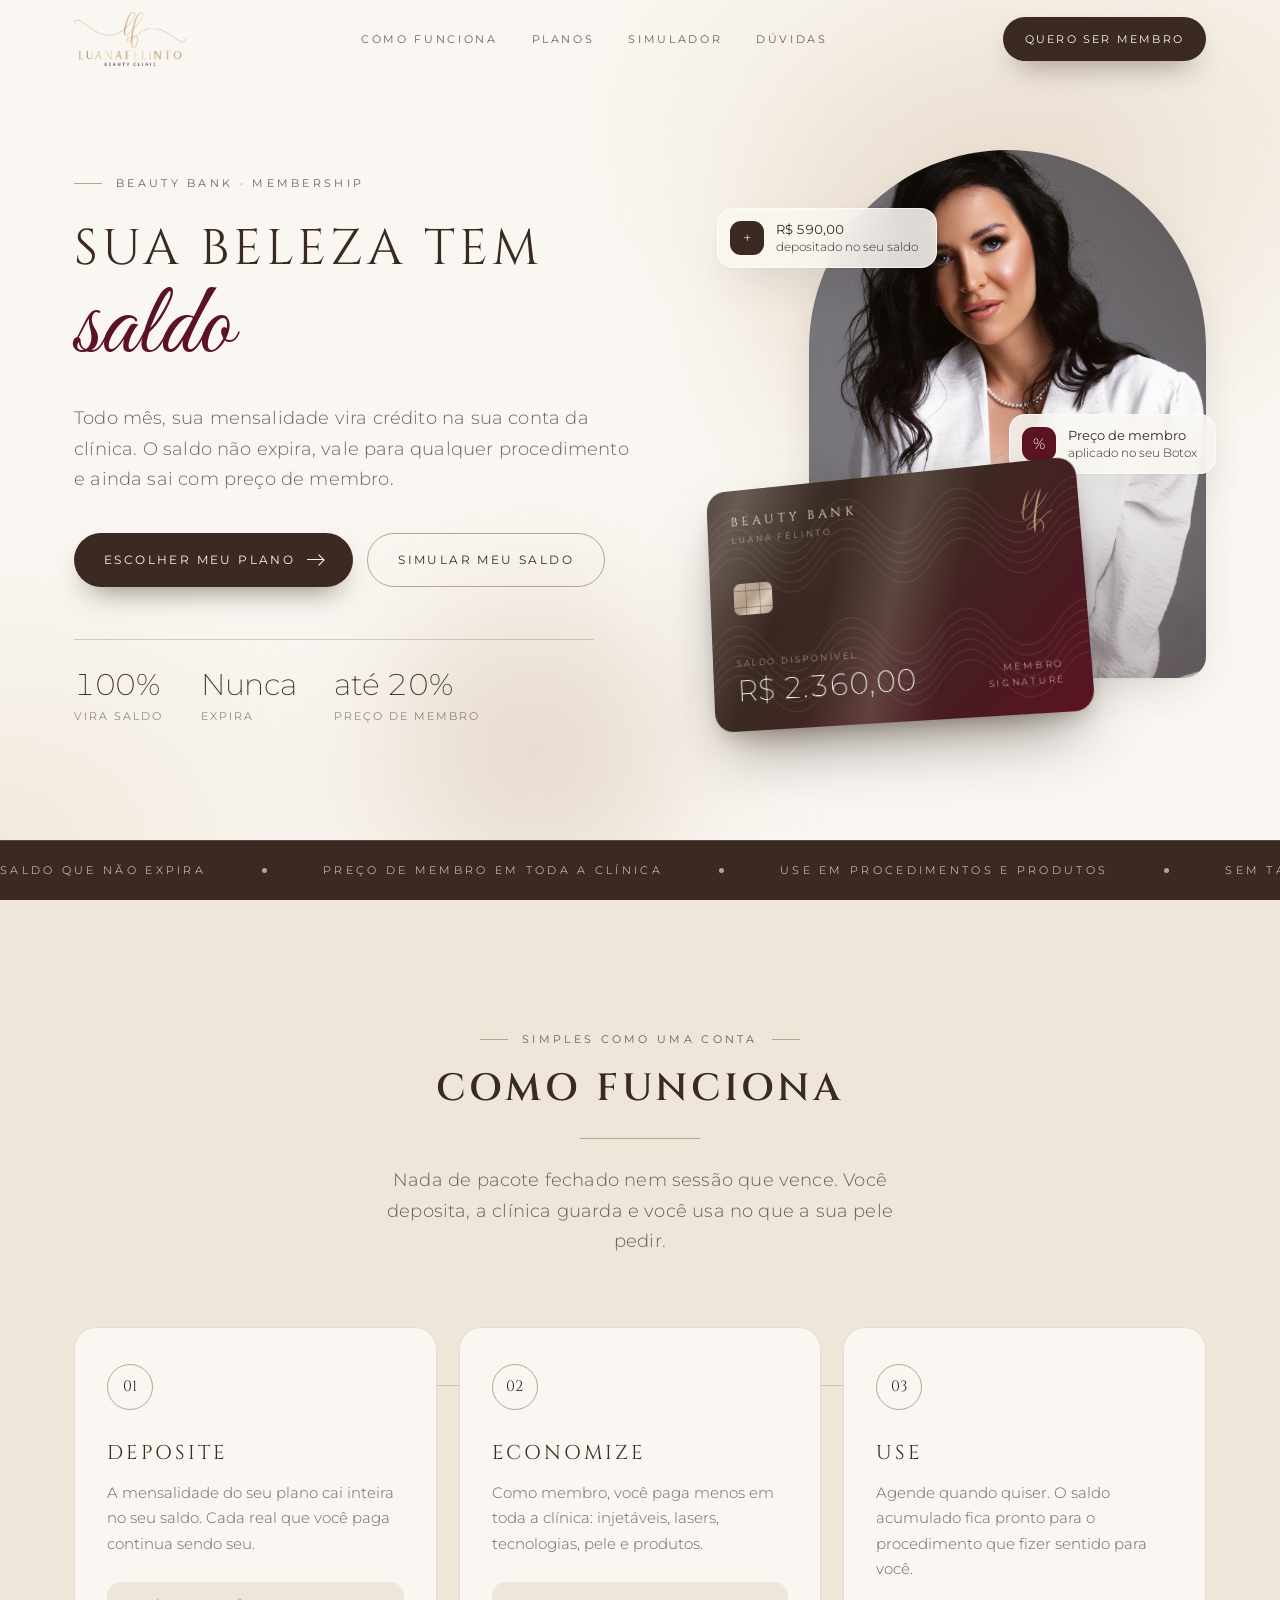
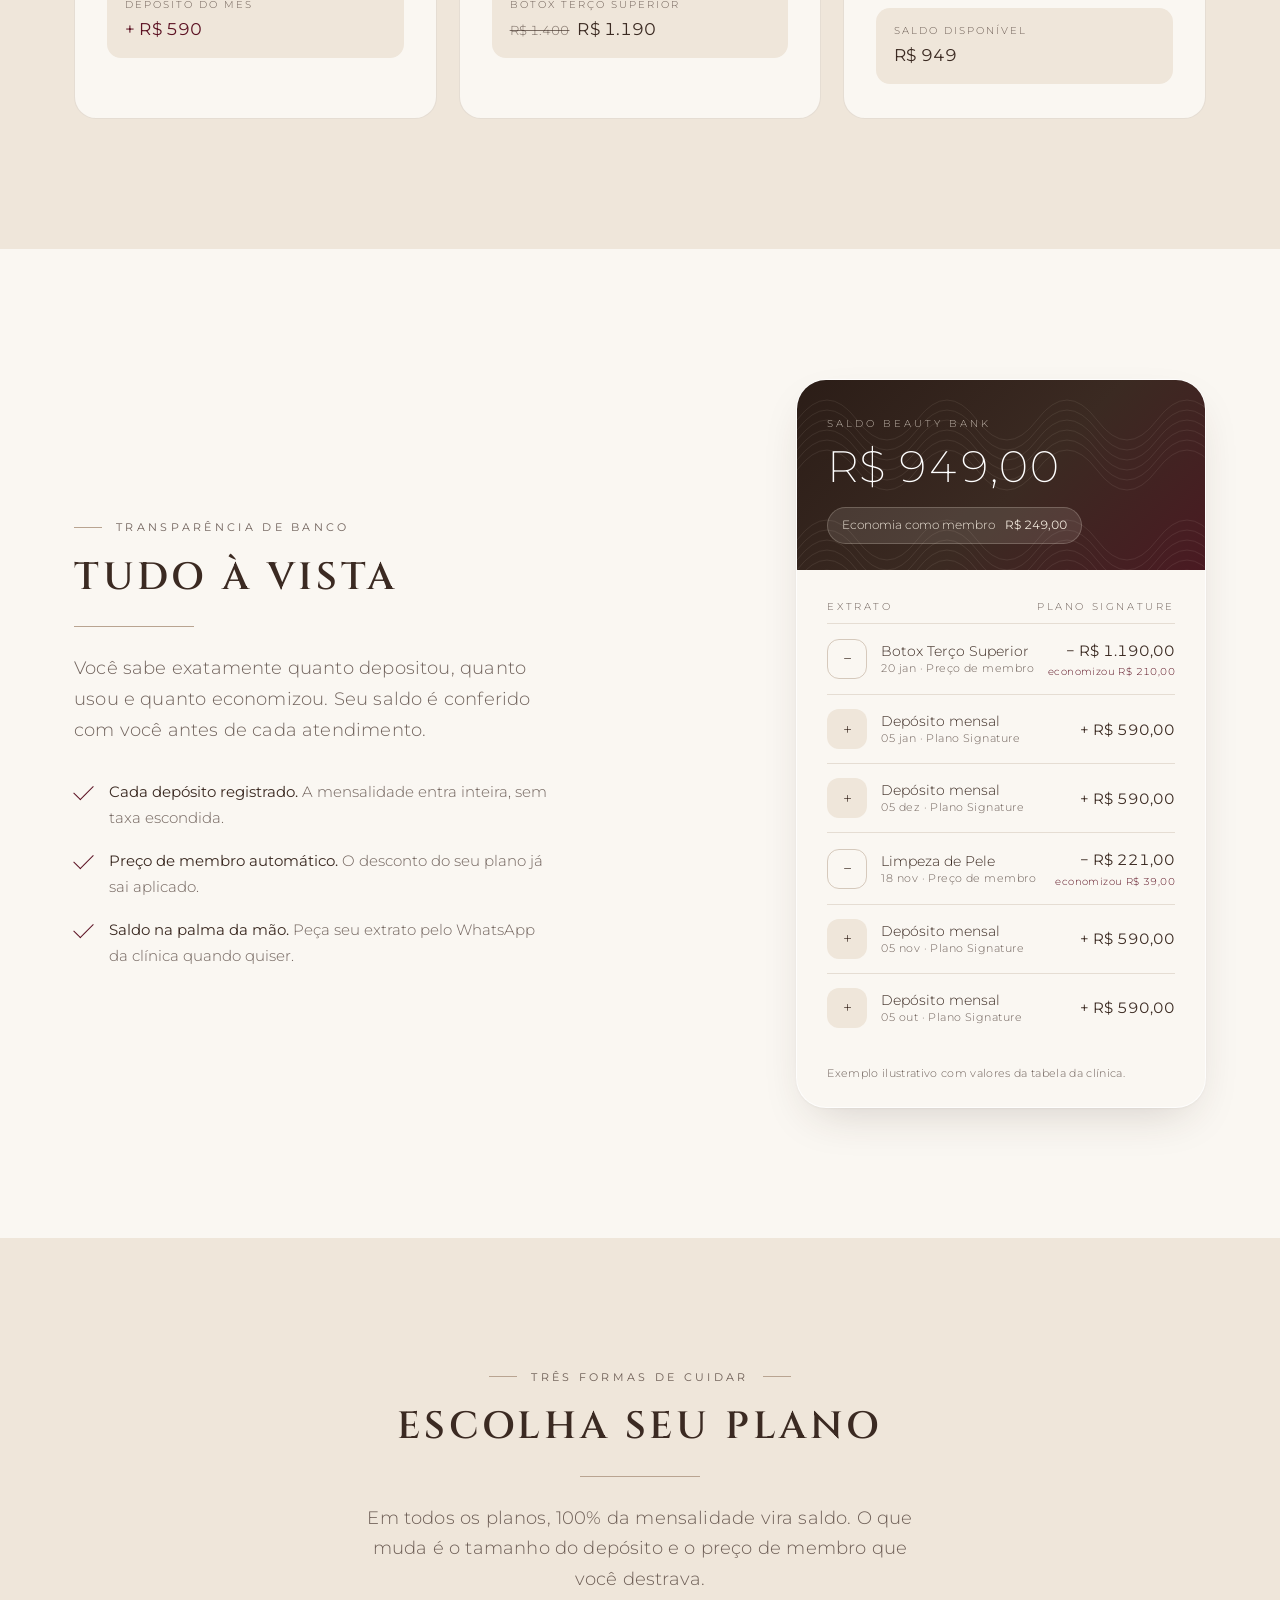
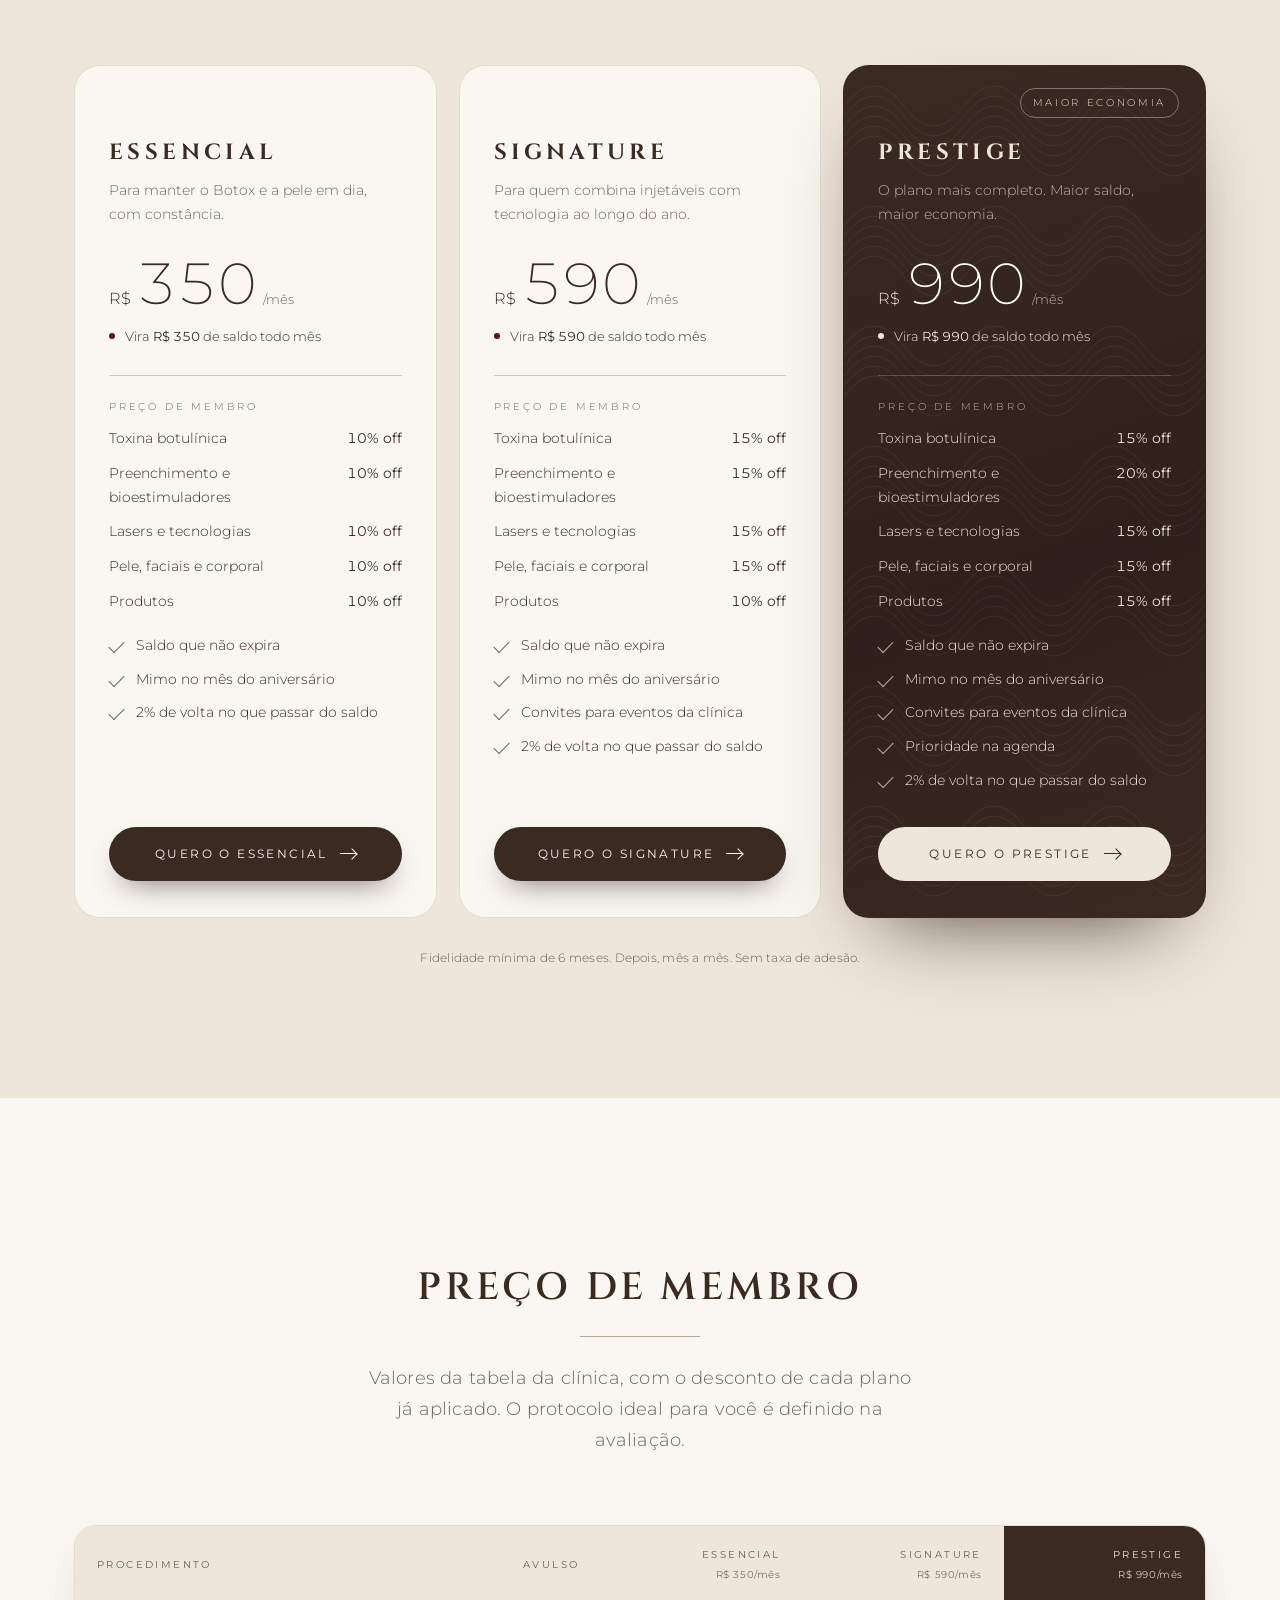
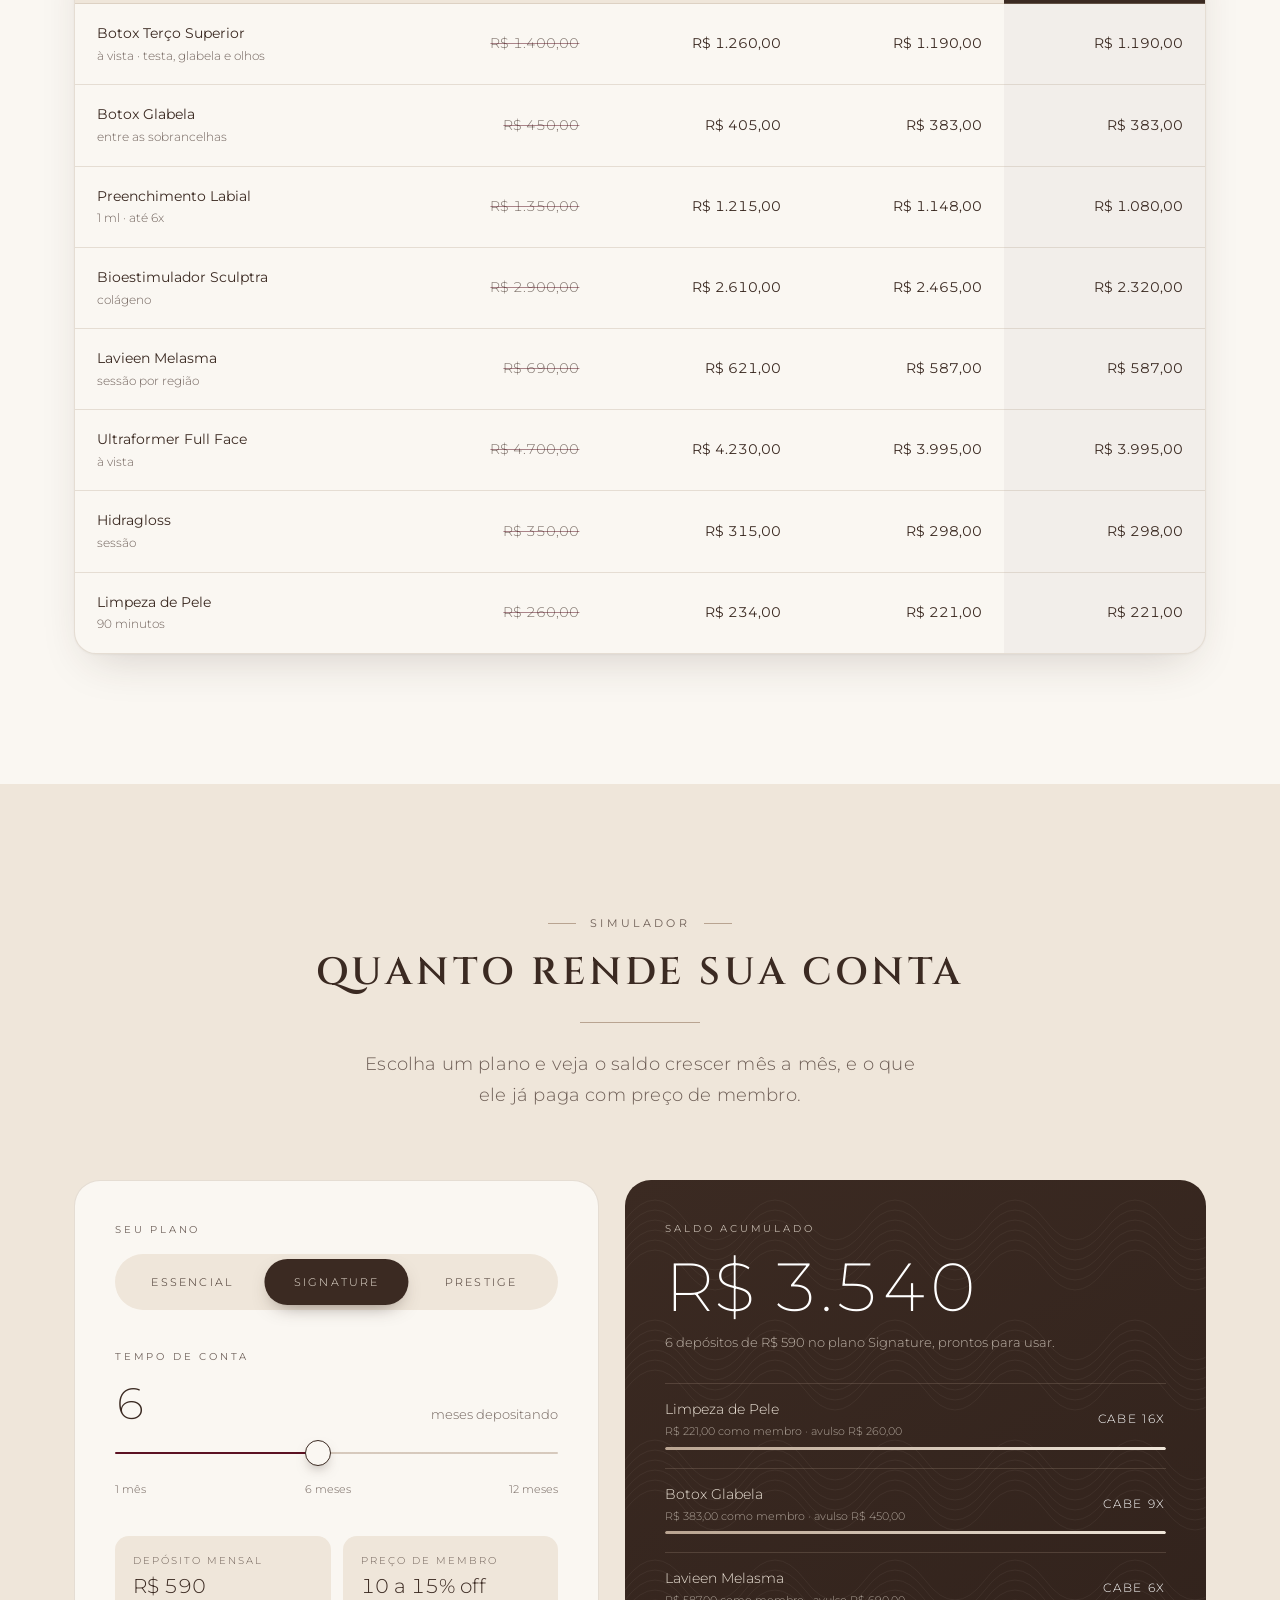
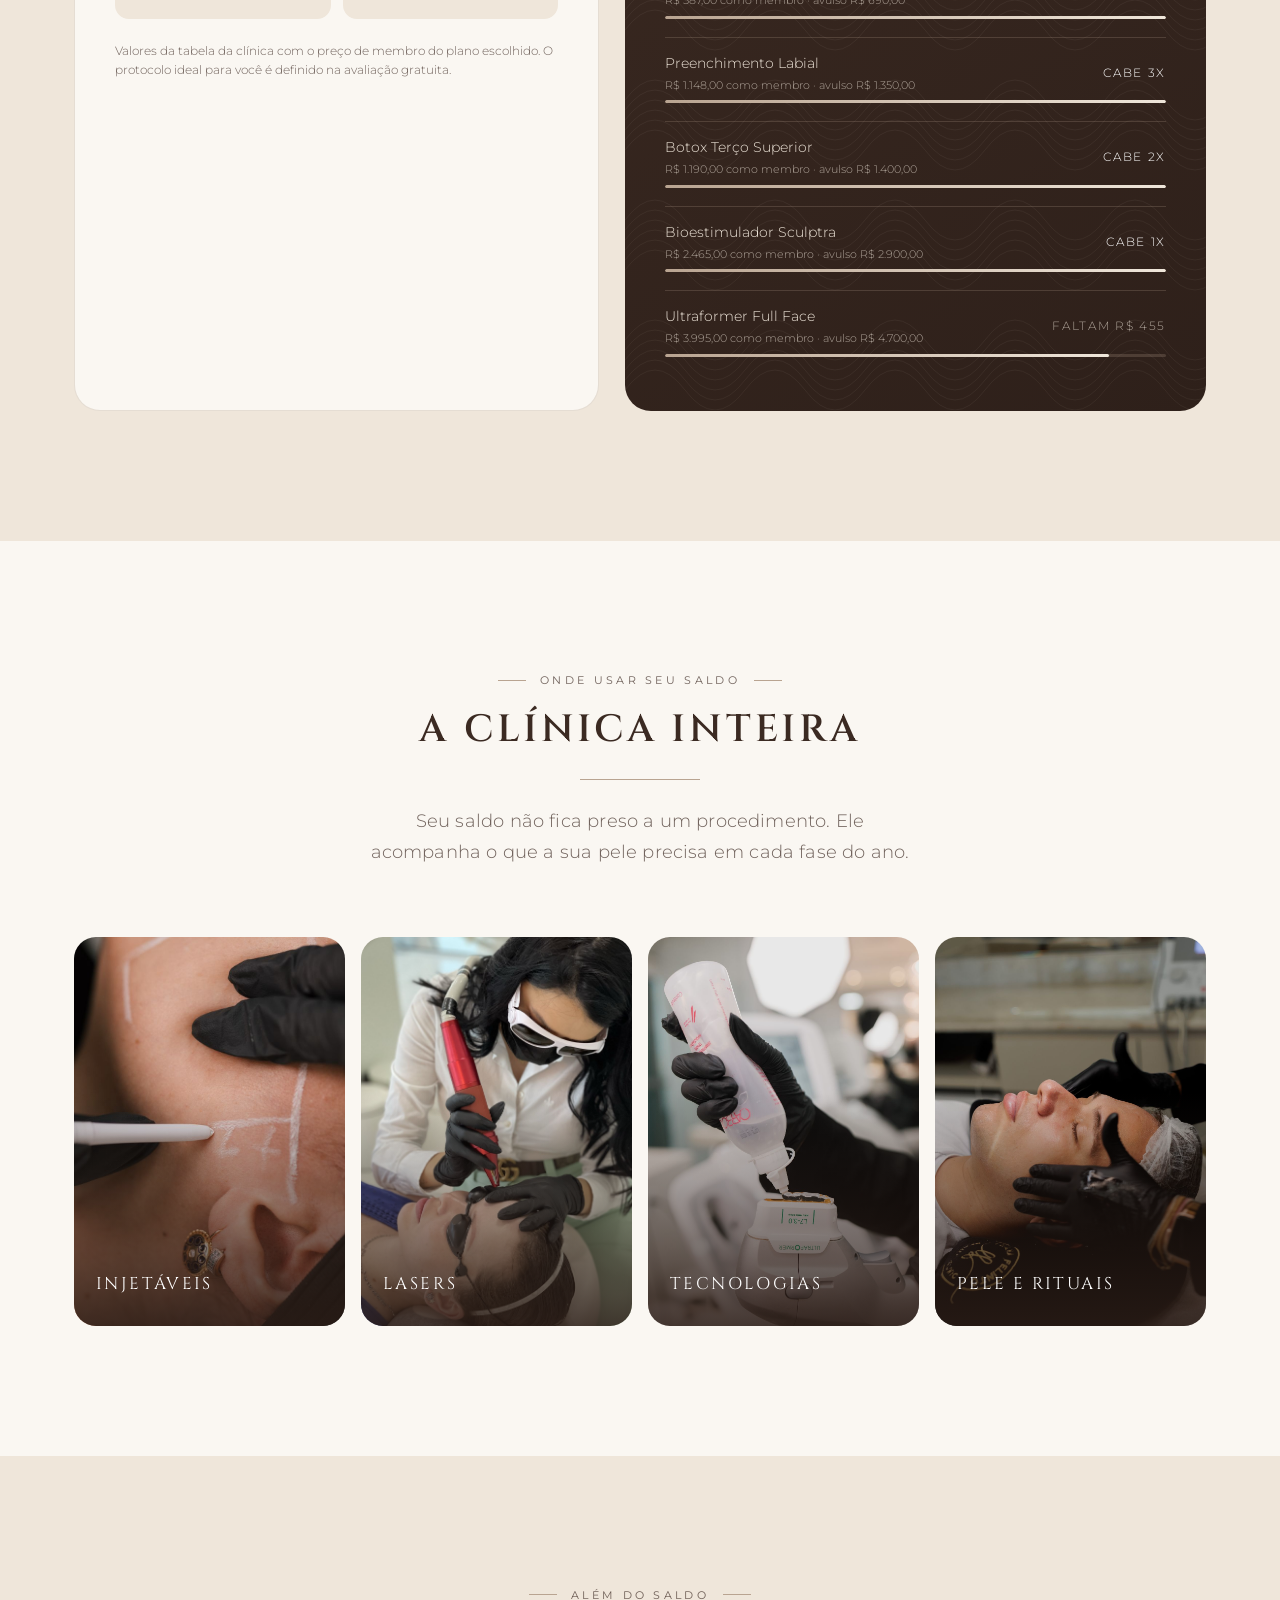
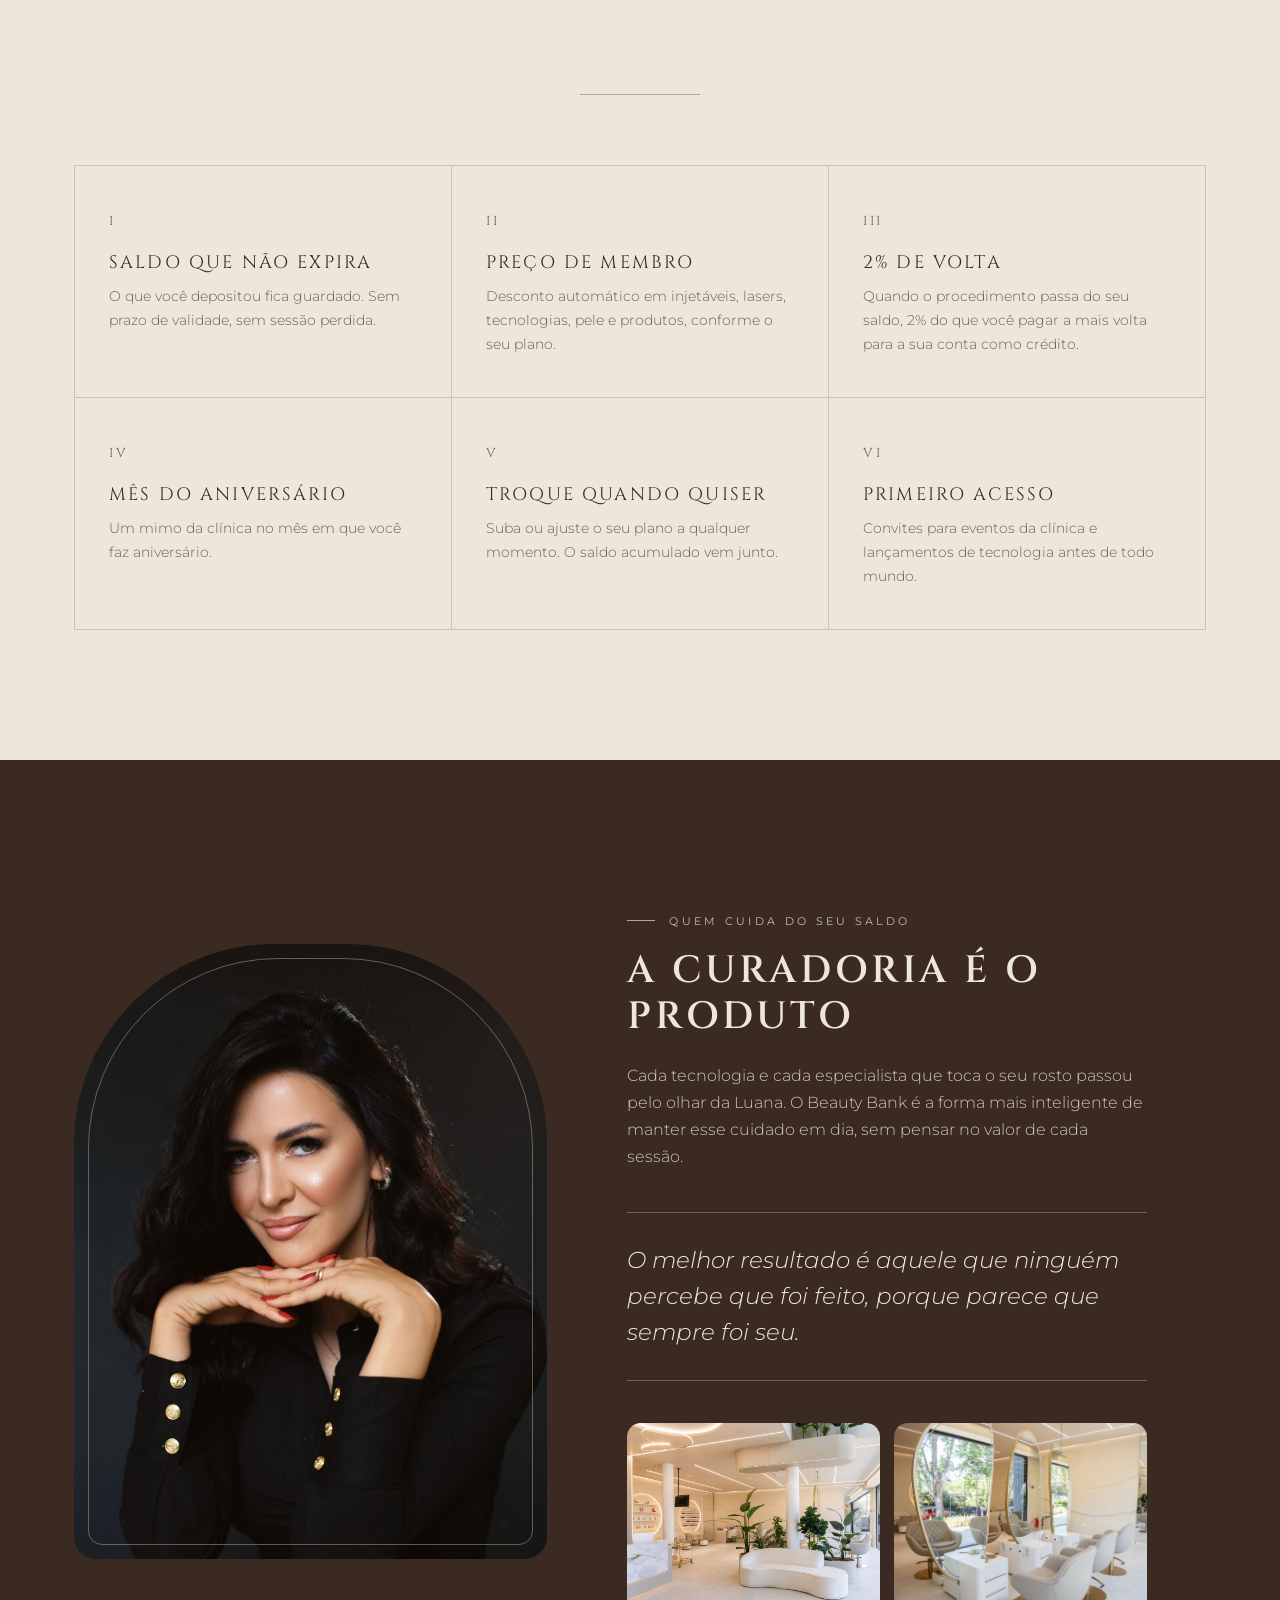
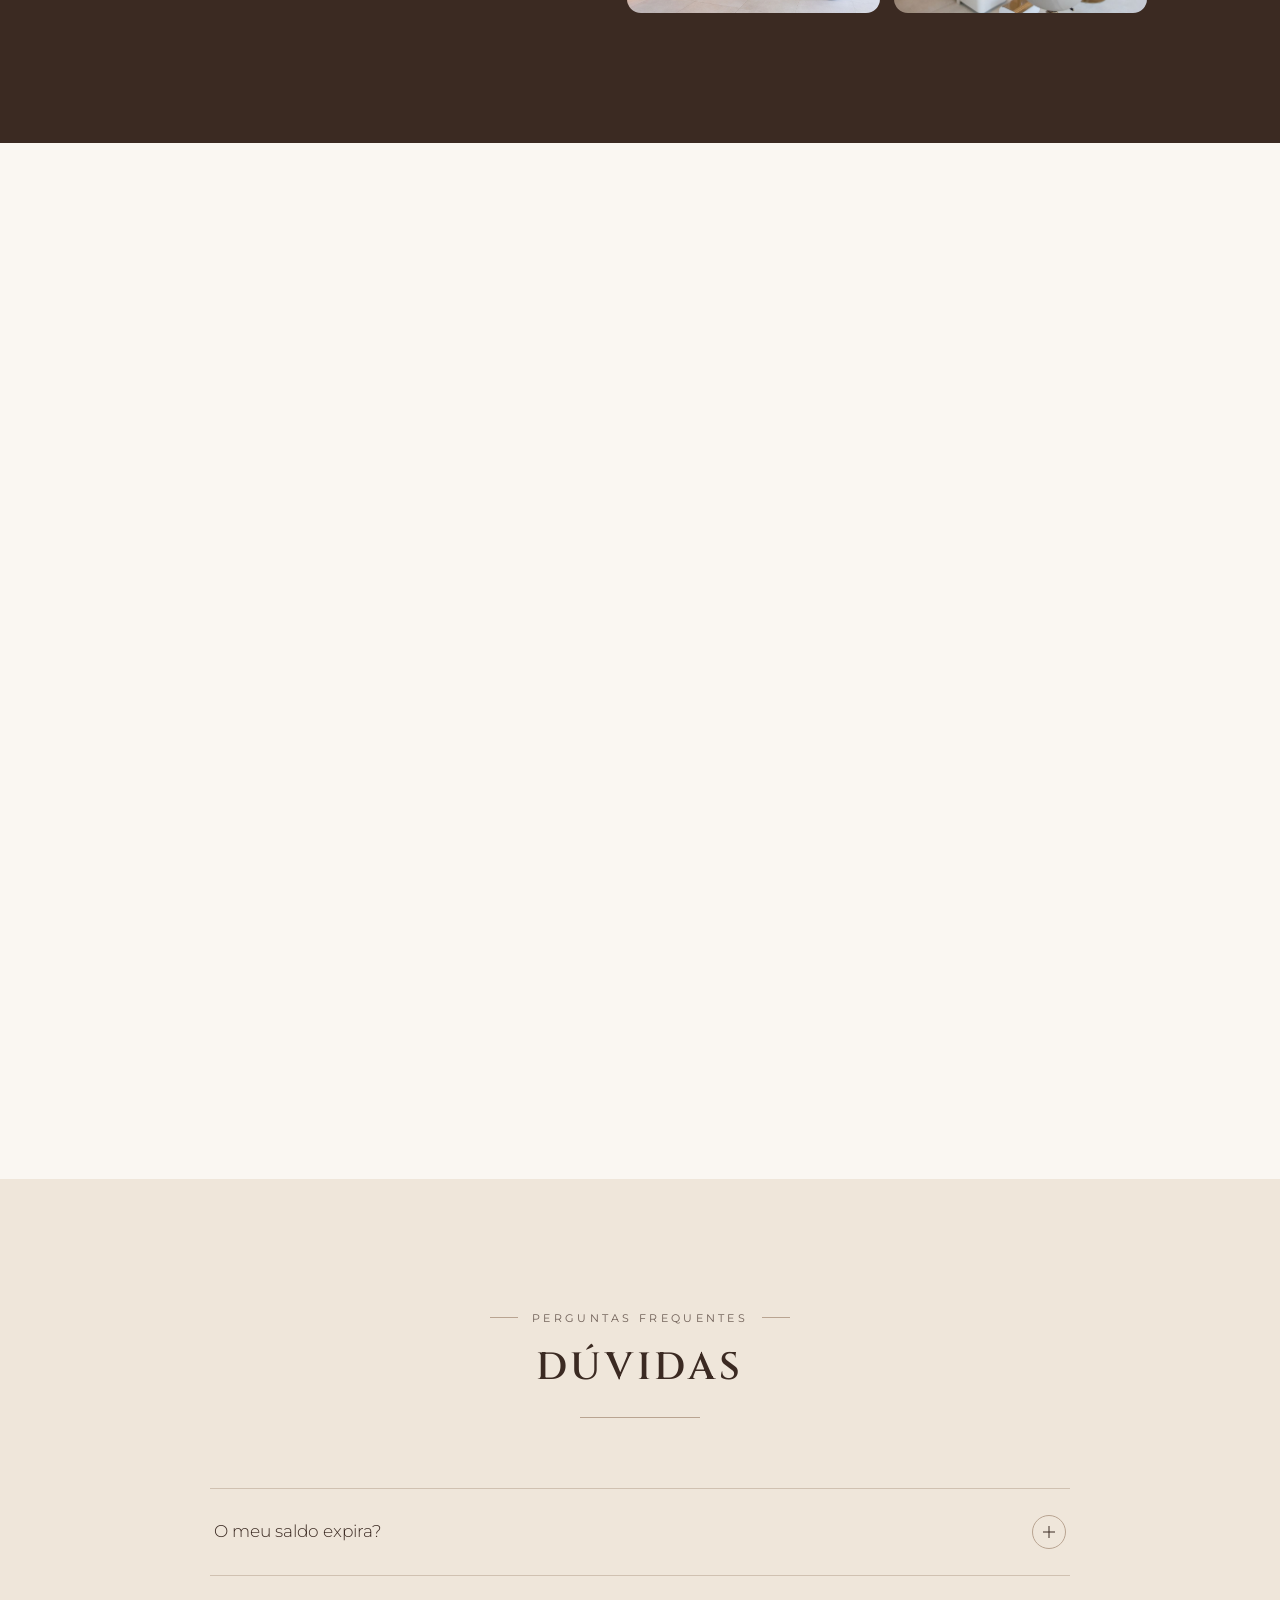
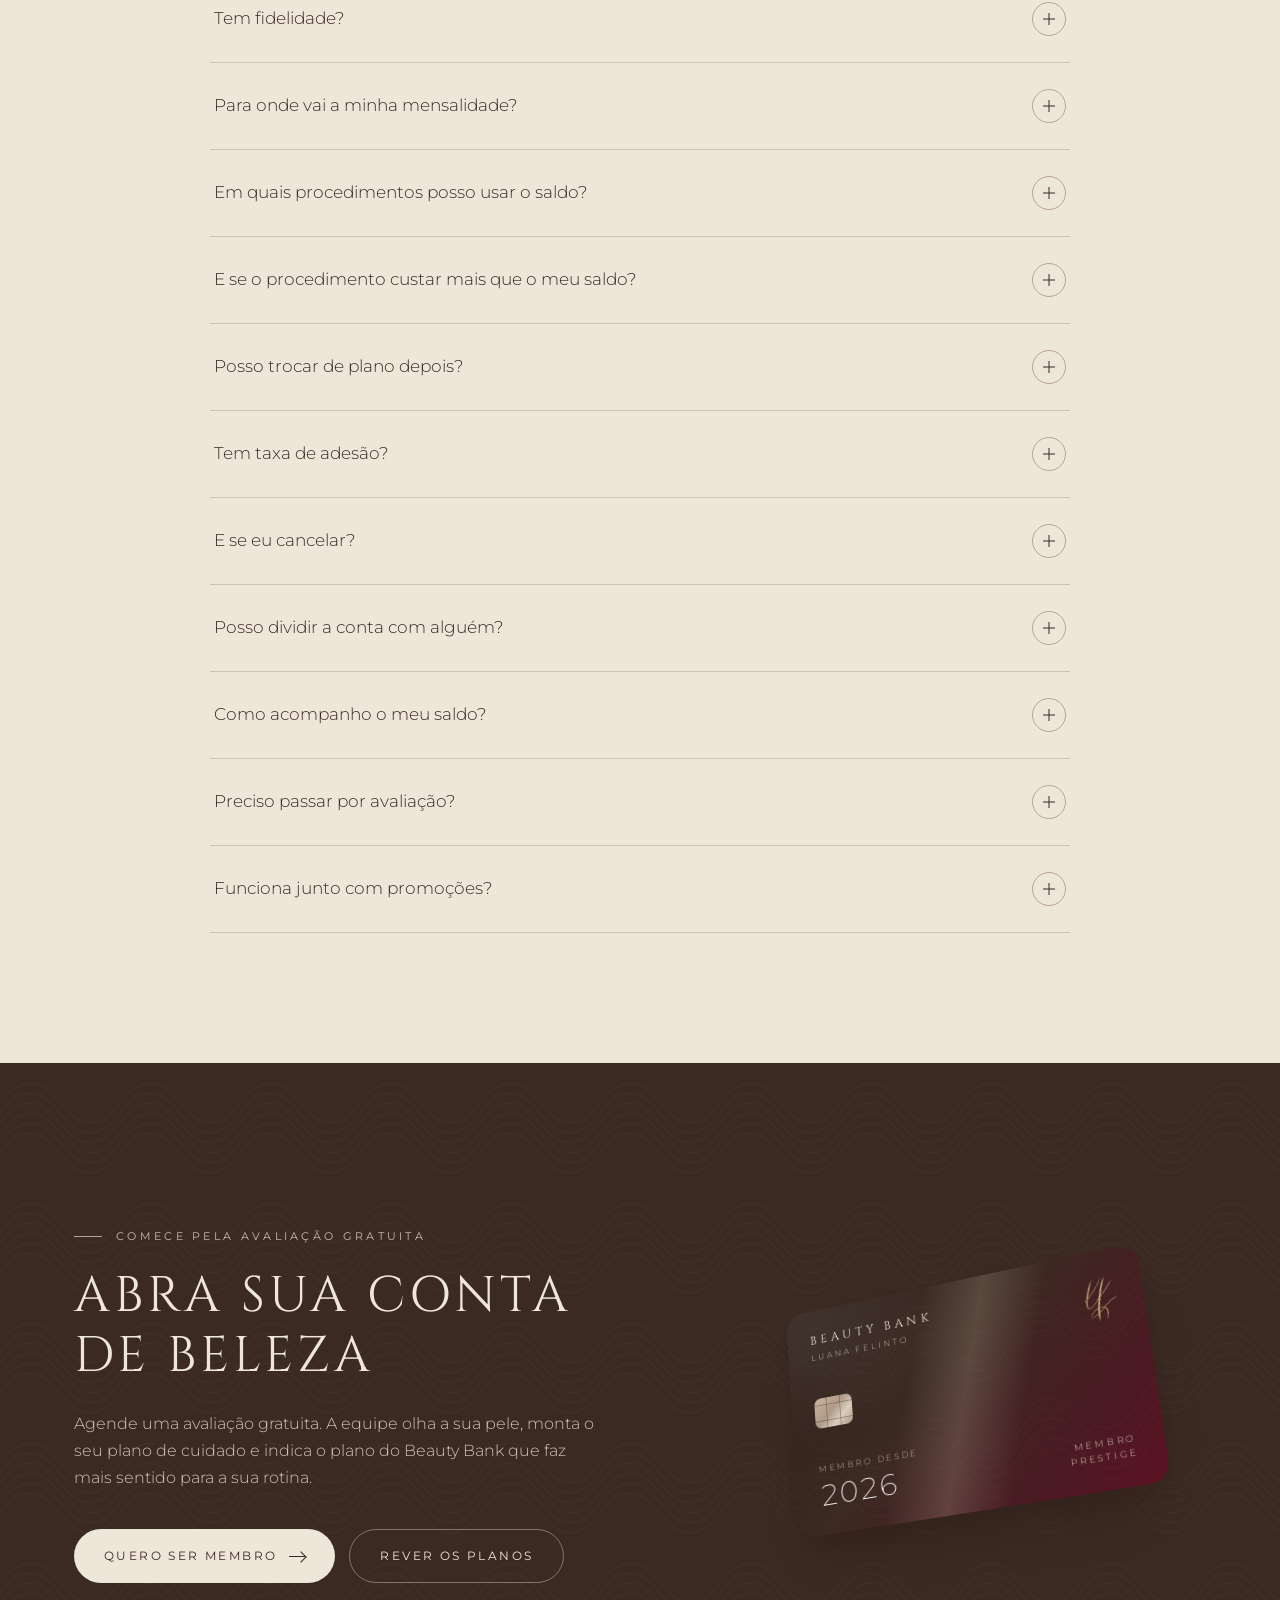
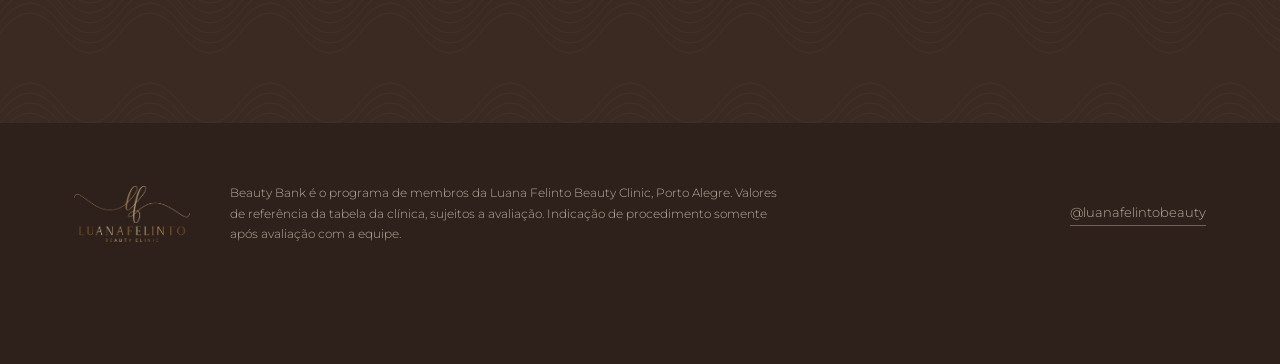
==== commit ce2505df: "Beauty Bank: fotos dentro da pasta da página e ajustes no celular Co-Authored-By: Claude Opus 5.5 <n" ====
--- a/beauty-bank/index.html
+++ b/beauty-bank/index.html
@@ -8,8 +8,8 @@
 <meta name="theme-color" content="#3B2A22">
 <meta property="og:title" content="Beauty Bank · Luana Felinto Beauty Clinic">
 <meta property="og:description" content="Sua mensalidade vira saldo. Seu saldo vira cuidado.">
-<meta property="og:image" content="https://eduardoschuman-glitch.github.io/luanafelinto-midia/fotos/beauty-bank/clinica-recepcao.jpg">
-<link rel="icon" href="https://eduardoschuman-glitch.github.io/luanafelinto-midia/assets/monograma-lf-dourado.png">
+<meta property="og:image" content="https://eduardoschuman-glitch.github.io/luanafelinto/beauty-bank/assets/clinica-recepcao.jpg">
+<link rel="icon" href="assets/monograma-lf-dourado.png">
 <link rel="preconnect" href="https://fonts.googleapis.com">
 <link rel="preconnect" href="https://fonts.gstatic.com" crossorigin>
 <link href="https://fonts.googleapis.com/css2?family=Cinzel:wght@400;600&family=Montserrat:ital,wght@0,200;0,300;0,400;1,300&family=Great+Vibes&display=swap" rel="stylesheet">
@@ -105,7 +105,7 @@
 
 .palco{position:relative;height:600px;perspective:1400px}
 .palco-foto{position:absolute;right:0;top:0;width:78%;height:88%;border-radius:200px 200px var(--raio) var(--raio);overflow:hidden;box-shadow:var(--sombra)}
-.palco-foto img{width:100%;height:100%;object-fit:cover;object-position:50% 22%;transform:scale(1.06);transition:transform 1.6s var(--ease)}
+.palco-foto img{width:100%;height:100%;object-fit:cover;object-position:50% 8%;transform:scale(1.06);transition:transform 1.6s var(--ease)}
 .palco:hover .palco-foto img{transform:scale(1.02)}
 .palco-foto::after{content:"";position:absolute;inset:0;background:linear-gradient(180deg,transparent 55%,rgba(59,42,34,.28))}
 
@@ -123,7 +123,7 @@
 .cartao-topo{display:flex;justify-content:space-between;align-items:flex-start;position:relative}
 .cartao-marca{font-family:'Cinzel',serif;font-size:13px;letter-spacing:.32em;line-height:1.5}
 .cartao-marca small{display:block;font-family:'Montserrat',sans-serif;font-size:8.5px;letter-spacing:.34em;opacity:.75;margin-top:2px}
-.cartao-mono{width:38px;height:auto;-webkit-mask-image:radial-gradient(circle at 50% 50%,#000 55%,transparent 75%);mask-image:radial-gradient(circle at 50% 50%,#000 55%,transparent 75%)}
+.cartao-mono{width:32px;height:auto;-webkit-mask-image:radial-gradient(circle at 50% 50%,#000 55%,transparent 75%);mask-image:radial-gradient(circle at 50% 50%,#000 55%,transparent 75%)}
 .chip{position:relative;width:42px;height:32px;border-radius:7px;margin-top:20px;background:linear-gradient(135deg,#D8C3A8,#B9A491 45%,#E9DCCB 70%,#B9A491);opacity:.92}
 .chip::before,.chip::after{content:"";position:absolute;inset:7px 0;border-top:1px solid rgba(59,42,34,.35);border-bottom:1px solid rgba(59,42,34,.35)}
 .chip::after{inset:0 13px;border:0;border-left:1px solid rgba(59,42,34,.35);border-right:1px solid rgba(59,42,34,.35)}
@@ -148,12 +148,13 @@
   .palco{height:440px}
   .palco-foto{width:86%;height:86%}
   .cartao{width:86%;padding:18px 20px}
+  .cartao .chip{display:none}
   .cartao-saldo{left:20px;bottom:16px}
   .cartao-saldo strong{font-size:24px}
   .cartao-plano{right:20px;bottom:18px}
   .aviso{font-size:11px;padding:10px 14px 10px 10px}
-  .aviso.um{top:22px;left:0}
-  .aviso.dois{right:0;top:40%}
+  .aviso.um{top:auto;bottom:47%;left:0}
+  .aviso.dois{display:none}
   .hero-dados{gap:22px}
   .hero-dados strong{font-size:24px}
 }
@@ -438,7 +439,7 @@
 
 <header class="nav" id="nav">
   <div class="wrap">
-    <a href="#topo" class="nav-logo" aria-label="Luana Felinto Beauty Clinic"><img src="https://eduardoschuman-glitch.github.io/luanafelinto-midia/assets/logo-apoio-fundo-claro.png" alt="Luana Felinto Beauty Clinic"></a>
+    <a href="#topo" class="nav-logo" aria-label="Luana Felinto Beauty Clinic"><img src="assets/logo-apoio-fundo-claro.png" alt="Luana Felinto Beauty Clinic"></a>
     <nav class="nav-links" aria-label="Seções">
       <a href="#como">Como funciona</a>
       <a href="#planos">Planos</a>
@@ -472,7 +473,7 @@
       </div>
 
       <div class="palco rev d2" id="palco">
-        <div class="palco-foto"><img src="https://eduardoschuman-glitch.github.io/luanafelinto-midia/fotos/beauty-bank/luana-branco.jpg" alt="Luana Felinto, fundadora da clínica" fetchpriority="high"></div>
+        <div class="palco-foto"><img src="assets/luana-branco.jpg" alt="Luana Felinto, fundadora da clínica" fetchpriority="high"></div>
         <div class="aviso um"><span class="ponto">+</span><div><b class="num" id="aviso-dep">R$ 590,00</b>depositado no seu saldo</div></div>
         <div class="aviso dois v"><span class="ponto">%</span><div><b>Preço de membro</b>aplicado no seu Botox</div></div>
         <div class="cartao" id="cartao" aria-hidden="true">
@@ -480,7 +481,7 @@
           <div class="brilho"></div><div class="varredura"></div>
           <div class="cartao-topo">
             <div class="cartao-marca">BEAUTY BANK<small>LUANA FELINTO</small></div>
-            <img class="cartao-mono" src="https://eduardoschuman-glitch.github.io/luanafelinto-midia/assets/monograma-lf-dourado.png" alt="">
+            <img class="cartao-mono" src="assets/monograma-lf-dourado.png" alt="">
           </div>
           <div class="chip"></div>
           <div class="cartao-saldo"><span>Saldo disponível</span><strong class="num" id="cartao-saldo">R$ 0,00</strong></div>
@@ -642,19 +643,19 @@
       </div>
       <div class="galeria">
         <article class="tile rev" tabindex="0">
-          <img src="https://eduardoschuman-glitch.github.io/luanafelinto-midia/fotos/beauty-bank/injetaveis.jpg" alt="Marcação facial antes de procedimento injetável" loading="lazy">
+          <img src="assets/injetaveis.jpg" alt="Marcação facial antes de procedimento injetável" loading="lazy">
           <div class="tile-txt"><h3>Injetáveis</h3><p>Botox, preenchimento labial, bioestimuladores Sculptra e Radiesse, Profhilo, skinbooster e otomodelação.</p></div>
         </article>
         <article class="tile rev d1" tabindex="0">
-          <img src="https://eduardoschuman-glitch.github.io/luanafelinto-midia/fotos/beauty-bank/laser.jpg" alt="Luana Felinto aplicando laser" loading="lazy">
+          <img src="assets/laser.jpg" alt="Luana Felinto aplicando laser" loading="lazy">
           <div class="tile-txt"><h3>Lasers</h3><p>Lavieen para melasma, manchas, poros e textura, remoção de micropigmentação e depilação a laser.</p></div>
         </article>
         <article class="tile rev d2" tabindex="0">
-          <img src="https://eduardoschuman-glitch.github.io/luanafelinto-midia/fotos/beauty-bank/ultraformer.jpg" alt="Aparelho Ultraformer III sendo preparado" loading="lazy">
+          <img src="assets/ultraformer.jpg" alt="Aparelho Ultraformer III sendo preparado" loading="lazy">
           <div class="tile-txt"><h3>Tecnologias</h3><p>Ultraformer III, PISOM, radiofrequência e Ultrafocus para firmeza e contorno.</p></div>
         </article>
         <article class="tile rev d3" tabindex="0">
-          <img src="https://eduardoschuman-glitch.github.io/luanafelinto-midia/fotos/beauty-bank/pele.jpg" alt="Procedimento facial na clínica" loading="lazy">
+          <img src="assets/pele.jpg" alt="Procedimento facial na clínica" loading="lazy">
           <div class="tile-txt"><h3>Pele e rituais</h3><p>Limpeza de pele, peelings, Hidragloss, microagulhamento com PDRN e drenagem.</p></div>
         </article>
       </div>
@@ -684,7 +685,7 @@
   <section class="secao secao-cafe">
     <div class="wrap cur">
       <div class="cur-foto rev">
-        <img src="https://eduardoschuman-glitch.github.io/luanafelinto-midia/fotos/beauty-bank/luana-retrato.jpg" alt="Retrato de Luana Felinto" loading="lazy">
+        <img src="assets/luana-retrato.jpg" alt="Retrato de Luana Felinto" loading="lazy">
         <span class="cur-foto-moldura"></span>
       </div>
       <div>
@@ -693,8 +694,8 @@
         <p class="rev d2">Cada tecnologia e cada especialista que toca o seu rosto passou pelo olhar da Luana. O Beauty Bank é a forma mais inteligente de manter esse cuidado em dia, sem pensar no valor de cada sessão.</p>
         <blockquote class="citacao rev d2">O melhor resultado é aquele que ninguém percebe que foi feito, porque parece que sempre foi seu.</blockquote>
         <div class="cur-mini rev d3">
-          <figure><img src="https://eduardoschuman-glitch.github.io/luanafelinto-midia/fotos/beauty-bank/clinica-recepcao.jpg" alt="Recepção da Luana Felinto Beauty Clinic" loading="lazy"></figure>
-          <figure><img src="https://eduardoschuman-glitch.github.io/luanafelinto-midia/fotos/beauty-bank/clinica-espelhos.jpg" alt="Ambiente da clínica com espelhos" loading="lazy"></figure>
+          <figure><img src="assets/clinica-recepcao.jpg" alt="Recepção da Luana Felinto Beauty Clinic" loading="lazy"></figure>
+          <figure><img src="assets/clinica-espelhos.jpg" alt="Ambiente da clínica com espelhos" loading="lazy"></figure>
         </div>
       </div>
     </div>
@@ -752,7 +753,7 @@
           <div class="varredura"></div>
           <div class="cartao-topo">
             <div class="cartao-marca">BEAUTY BANK<small>LUANA FELINTO</small></div>
-            <img class="cartao-mono" src="https://eduardoschuman-glitch.github.io/luanafelinto-midia/assets/monograma-lf-dourado.png" alt="">
+            <img class="cartao-mono" src="assets/monograma-lf-dourado.png" alt="">
           </div>
           <div class="chip"></div>
           <div class="cartao-saldo"><span>Membro desde</span><strong class="num" id="membro-desde">2026</strong></div>
@@ -765,7 +766,7 @@
 
 <footer>
   <div class="wrap">
-    <img src="https://eduardoschuman-glitch.github.io/luanafelinto-midia/assets/logo-principal-dourado.png" alt="Luana Felinto Beauty Clinic">
+    <img src="assets/logo-principal-dourado.png" alt="Luana Felinto Beauty Clinic">
     <p class="leg">Beauty Bank é o programa de membros da Luana Felinto Beauty Clinic, Porto Alegre. Valores de referência da tabela da clínica, sujeitos a avaliação. Indicação de procedimento somente após avaliação com a equipe.</p>
     <a href="https://www.instagram.com/luanafelintobeauty/" target="_blank" rel="noopener">@luanafelintobeauty</a>
   </div>
